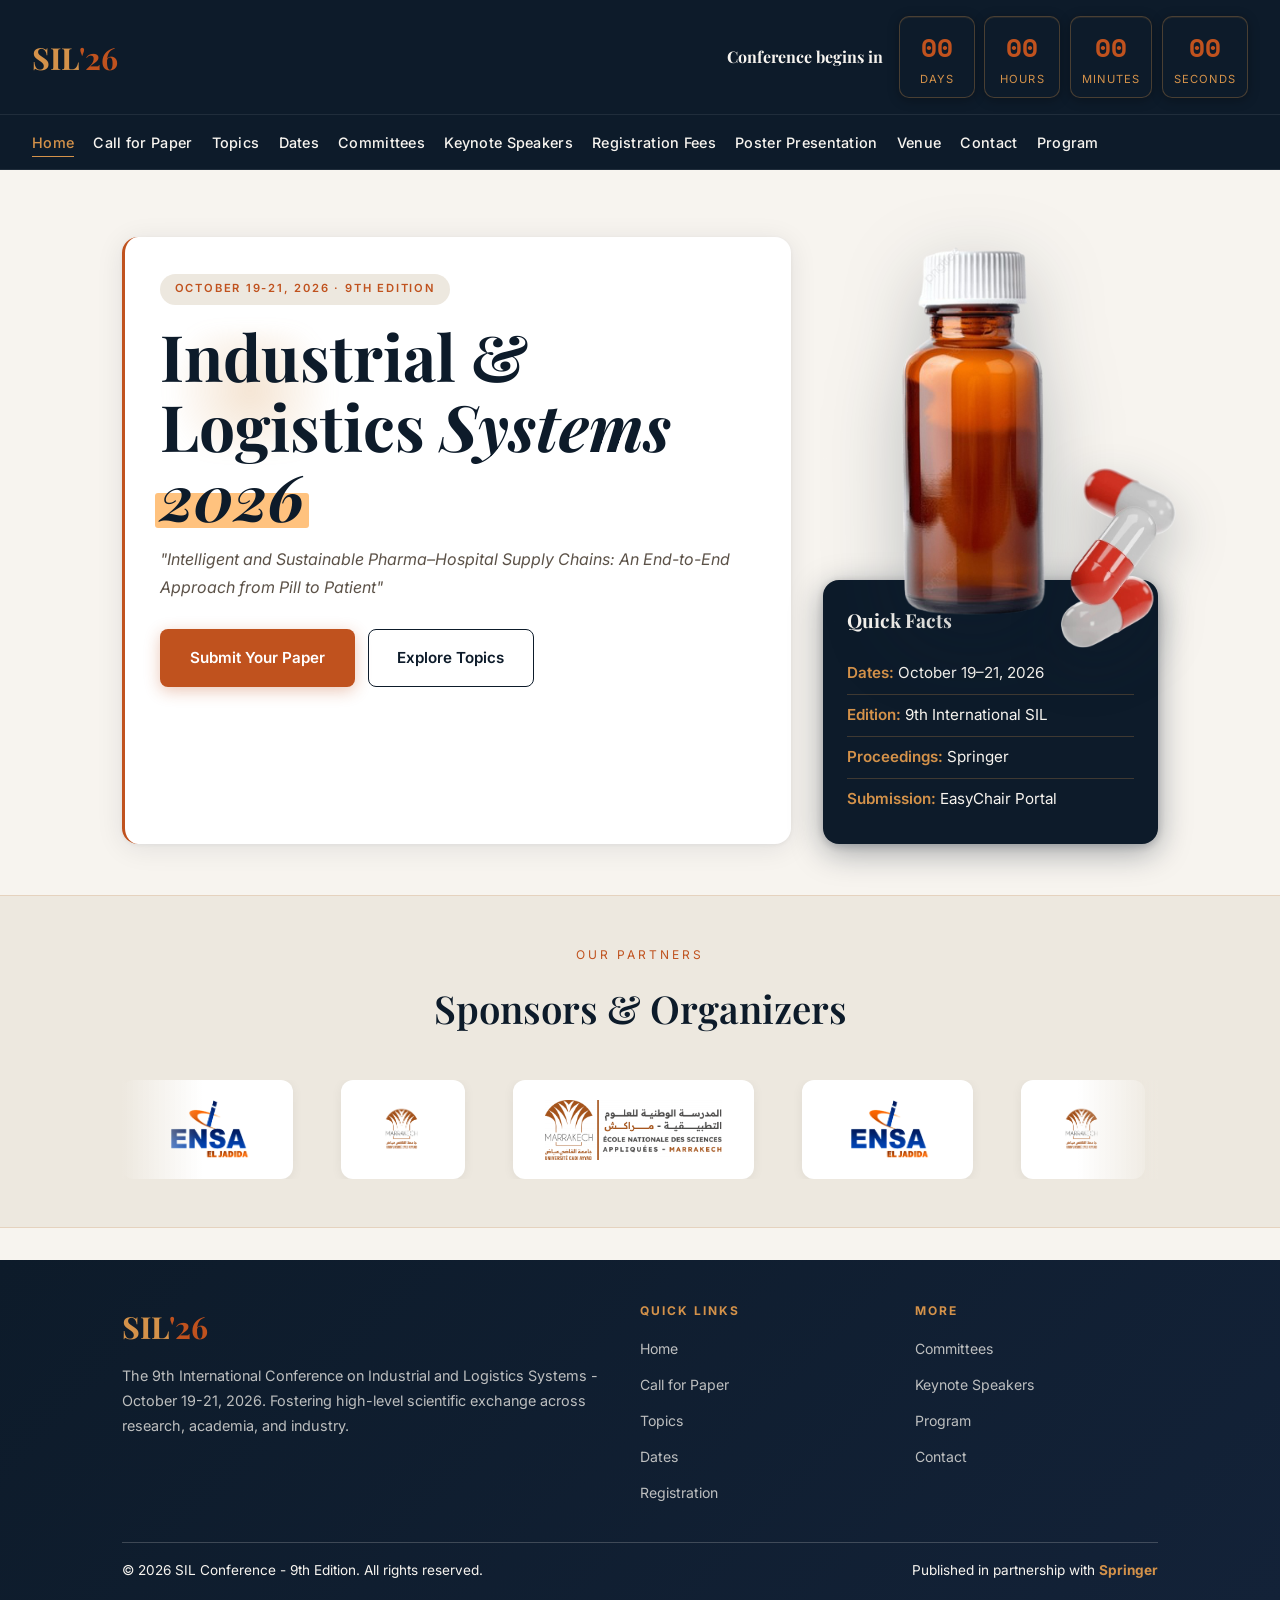
==== index.html @ a92adde3 "first commit" ====
<!DOCTYPE html>
<html lang="en">
<head>
<meta charset="UTF-8">
<meta name="viewport" content="width=device-width, initial-scale=1.0">
<title>SIL'2026 — 9th International Conference on Industrial and Logistics Systems</title>
<link rel="preconnect" href="https://fonts.googleapis.com">
<link href="https://fonts.googleapis.com/css2?family=Playfair+Display:wght@600;700&family=Inter:wght@400;500;600&family=Space+Mono:wght@700&display=swap" rel="stylesheet">
<link rel="stylesheet" href="styles.css">
</head>
<body>

<!-- HEADER -->
<header class="site-header">
  <div class="topbar">
    <div class="brand">SIL<span>'26</span></div>
    <div class="header-countdown">
      <span class="header-countdown-title">Conference begins in</span>
      <div class="cd-blocks">
        <div class="cd-block"><span class="cd-value" id="cd-days">--</span><span class="cd-label">Days</span></div>
        <div class="cd-block"><span class="cd-value" id="cd-hours">--</span><span class="cd-label">Hours</span></div>
        <div class="cd-block"><span class="cd-value" id="cd-mins">--</span><span class="cd-label">Minutes</span></div>
        <div class="cd-block"><span class="cd-value" id="cd-secs">--</span><span class="cd-label">Seconds</span></div>
      </div>
    </div>
  </div>
  <nav class="site-nav" aria-label="Main navigation">
    <ul class="nav-links">
      <li><a href="index.html" class="nav-active">Home</a></li>
      <li><a href="call-for-paper.html">Call for Paper</a></li>
      <li><a href="topics.html">Topics</a></li>
      <li><a href="dates.html">Dates</a></li>
      <li><a href="committees.html">Committees</a></li>
      <li><a href="keynote-speakers.html">Keynote Speakers</a></li>
      <li><a href="registration.html">Registration Fees</a></li>
      <li><a href="poster.html">Poster Presentation</a></li>
      <li><a href="venue.html">Venue</a></li>
      <li><a href="contact.html">Contact</a></li>
      <li><a href="program.html">Program</a></li>
    </ul>
  </nav>
</header>

<!-- HERO -->
<section id="hero">
  <div class="container hero-grid">
    <div class="hero-copy reveal">
      <span class="hero-badge hero-animate delay-1">October 19-21, 2026 · 9th Edition</span>
      <h1 class="hero-title hero-animate delay-2">Industrial &amp; Logistics <em>Systems <span class="year-2026">2026</span></em></h1>
      <p class="hero-theme hero-animate delay-3">"Intelligent and Sustainable Pharma–Hospital Supply Chains: An End-to-End Approach from Pill to Patient"</p>
      <div class="hero-actions">
        <a href="call-for-paper.html" class="btn-primary">Submit Your Paper</a>
        <a href="topics.html" class="btn-outline"><span>Explore Topics</span></a>
      </div>
    </div>
    <div class="hero-side">
      <div class="hero-visual-wrap hero-photo">
        <div class="hero-visual" aria-hidden="true"></div>
        <div class="floating-illustration" aria-hidden="true">
          <img class="floating-bottle" src="flacon.png" alt="Flacon en verre ambré" />
          <img class="floating-pill" src="pillule.png" alt="Pilules" />
        </div>
      </div>
      <aside class="hero-card reveal reveal-delay-2">
        <h3>Quick Facts</h3>
        <ul>
          <li><strong>Dates:</strong> October 19–21, 2026</li>
          <li><strong>Edition:</strong> 9th International SIL</li>
          <li><strong>Proceedings:</strong> Springer</li>
          <li><strong>Submission:</strong> EasyChair Portal</li>
        </ul>
      </aside>
    </div>
  </div>
</section>

<!-- SPONSORS -->
<section id="sponsors">
  <div class="container">
    <p class="section-label" style="text-align:center;">Our Partners</p>
    <h2 class="section-title" style="text-align:center; margin-bottom:2.4rem;">Sponsors &amp; Organizers</h2>
    <div class="sponsors-track">
      <div class="sponsors-slider">
        <div class="sponsor-logo"><img src="Sponse/ENSAELJADIDA_logo20230124151519.png" alt="ENSA El Jadida"></div>
        <div class="sponsor-logo"><img src="Sponse/Université Cadi Ayyad.png" alt="Université Cadi Ayyad"></div>
        <div class="sponsor-logo"><img src="Sponse/cropped-new_logo-1-1-1024x347.png" alt="Sponsor"></div>
        <div class="sponsor-logo"><img src="Sponse/ENSAELJADIDA_logo20230124151519.png" alt="ENSA El Jadida"></div>
        <div class="sponsor-logo"><img src="Sponse/Université Cadi Ayyad.png" alt="Université Cadi Ayyad"></div>
        <div class="sponsor-logo"><img src="Sponse/cropped-new_logo-1-1-1024x347.png" alt="Sponsor"></div>
      </div>
    </div>
  </div>
</section>

<!-- FOOTER -->
<footer>
  <div class="footer-inner">
    <div class="footer-grid">
      <div class="footer-brand">
        <span class="brand">SIL<span>'26</span></span>
        <p>The 9th International Conference on Industrial and Logistics Systems - October 19-21, 2026. Fostering high-level scientific exchange across research, academia, and industry.</p>
      </div>
      <div class="footer-col">
        <h4>Quick Links</h4>
        <ul>
          <li><a href="index.html">Home</a></li>
          <li><a href="call-for-paper.html">Call for Paper</a></li>
          <li><a href="topics.html">Topics</a></li>
          <li><a href="dates.html">Dates</a></li>
          <li><a href="registration.html">Registration</a></li>
        </ul>
      </div>
      <div class="footer-col">
        <h4>More</h4>
        <ul>
          <li><a href="committees.html">Committees</a></li>
          <li><a href="keynote-speakers.html">Keynote Speakers</a></li>
          <li><a href="program.html">Program</a></li>
          <li><a href="contact.html">Contact</a></li>
        </ul>
      </div>
    </div>
    <div class="footer-bottom">
      <span>&copy; 2026 SIL Conference - 9th Edition. All rights reserved.</span>
      <span>Published in partnership with <strong style="color:var(--accent-warm)">Springer</strong></span>
    </div>
  </div>
</footer>

<script src="main.js"></script>
</body>
</html>
---- styles.css ----
*, *::before, *::after { margin: 0; padding: 0; box-sizing: border-box; }

:root {
  --primary-dark: #0D1B2A;
  --accent: #C0521E;
  --accent-hover: #A34218;
  --accent-warm: #D4924A;
  --surface-light: #F7F4EF;
  --surface-mid: #EDE8DF;
  --text-primary: #0D1B2A;
  --text-secondary: #5C5248;
  --text-on-dark: #F7F4EF;
  --border-ghost: rgba(196, 120, 55, 0.2);
  --font-display: 'Playfair Display', serif;
  --font-body: 'Inter', sans-serif;
  --font-mono: 'Space Mono', monospace;
}

html { scroll-behavior: smooth; }

body {
  background: var(--surface-light);
  color: var(--text-primary);
  font-family: var(--font-body);
  font-weight: 400;
  line-height: 1.75;
}

a { color: var(--accent); text-decoration: none; }
a:hover { color: var(--accent-hover); }

/* ── HEADER ── */
.site-header {
  position: sticky; top: 0; z-index: 10;
  background: var(--primary-dark);
  border-bottom: 1px solid rgba(255, 255, 255, 0.08);
}
.topbar {
  display: flex; flex-wrap: wrap; align-items: center; justify-content: space-between;
  padding: 1rem 2rem; gap: 1rem;
}
.brand {
  font-family: var(--font-display);
  font-size: 1.9rem;
  font-weight: 700;
  color: var(--accent-warm);
}
.brand span { color: var(--accent); }
.header-countdown {
  display: flex; align-items: center; gap: 1rem;
  font-family: var(--font-display); color: var(--text-on-dark);
}
.header-countdown-title {
  font-weight: 700; font-size: 1rem; color: var(--text-on-dark);
}
.cd-blocks { display: flex; gap: 0.6rem; flex-wrap: wrap; }
.cd-block {
  min-width: 76px; padding: 0.5rem 0.7rem; border-radius: 10px;
  background: var(--primary-dark);
  border: 1px solid rgba(212, 146, 74, 0.3);
  text-align: center;
  box-shadow: 0 2px 12px rgba(0,0,0,0.3), inset 0 1px 0 rgba(212,146,74,0.1);
}
.cd-value {
  display: block; font-family: var(--font-mono); font-weight: 700;
  font-size: 1.6rem; color: var(--accent); transform-origin: center bottom;
}
.cd-label {
  display: block; font-family: var(--font-body); font-size: 0.7rem;
  text-transform: uppercase; letter-spacing: 0.1em; color: var(--accent-warm);
}
.cd-value.flip { animation: flipDigit 0.25s ease-out; }
.cd-value.pulse { animation: pulseDigit 0.3s ease-out; }

/* ── NAV ── */
.site-nav {
  border-top: 1px solid rgba(255,255,255,0.08);
  background: var(--primary-dark);
  overflow-x: auto;
}
.site-nav ul {
  list-style: none; display: flex; flex-wrap: nowrap;
  gap: 1.2rem; padding: 0.8rem 2rem; align-items: center; margin: 0;
}
.site-nav a {
  font-size: 0.9rem; font-weight: 500; color: var(--text-on-dark);
  letter-spacing: 0.02em; position: relative; white-space: nowrap;
}
.site-nav a::after {
  content: ''; position: absolute; left: 0; bottom: -6px;
  width: 0; height: 1.5px; background: var(--accent); transition: width 0.2s ease;
}
.site-nav a:hover::after { width: 100%; }
.site-nav a.nav-active { color: var(--accent-warm); }
.site-nav a.nav-active::after { width: 100%; background: var(--accent-warm); }
.nav-cta {
  background: var(--accent); color: #fff !important; padding: 0.45rem 0.95rem;
  border-radius: 6px; font-weight: 600; transition: transform 0.2s ease, background 0.2s ease;
}
.nav-cta:hover { background: var(--accent-hover); }

/* ── SECTIONS ── */
section { padding: 3.8rem 0; position: relative; }
.container { max-width: 1100px; margin: 0 auto; padding: 0 2rem; }
.section-label {
  font-size: 0.75rem; letter-spacing: 3px; text-transform: uppercase;
  color: var(--accent); margin-bottom: 0.6rem;
}
.section-title {
  font-family: var(--font-display); font-size: clamp(2rem, 3vw, 2.6rem);
  font-weight: 600; margin-bottom: 1rem;
}

/* ── HERO ── */
#hero { padding: 4.2rem 0 3.2rem; }
.hero-grid { display: grid; grid-template-columns: 2fr 1fr; gap: 2rem; align-items: stretch; }
.hero-grid > * { position: relative; z-index: 1; }
.hero-copy {
  background: #fff; border-left: 3px solid var(--accent); border-radius: 16px;
  padding: 2.2rem;
  box-shadow: 0 4px 28px rgba(13,27,42,0.09), 0 1px 4px rgba(13,27,42,0.05);
}
.hero-badge {
  display: inline-flex; padding: 0.35rem 0.9rem; border-radius: 20px;
  background: var(--surface-mid); color: var(--accent);
  font-size: 0.7rem; text-transform: uppercase; letter-spacing: 0.16em; font-weight: 600;
}
.hero-title {
  font-family: var(--font-display); font-size: 64px; line-height: 1.1;
  font-weight: 700; color: var(--text-primary); margin: 1rem 0 0.8rem;
  position: relative; z-index: 1;
}
.hero-title::before {
  content: ''; position: absolute; width: 220px; height: 120px; left: -20px; top: 10px;
  background: radial-gradient(circle, rgba(212,146,74,0.25), transparent 65%);
  filter: blur(8px); z-index: -1; animation: titleGlow 6s ease-in-out infinite;
}
.year-2026 { position: relative; display: inline-block; z-index: 1; }
.year-2026::before {
  content: ''; position: absolute; left: -5px; right: -5px; bottom: 0.06em;
  height: 0.55em; background: rgba(255,145,20,0.55); border-radius: 3px;
  z-index: -1; transform-origin: left center; animation: highlighterSweep 3.4s ease-in-out infinite;
}
.hero-theme { font-size: 1rem; color: var(--text-secondary); font-style: italic; margin-bottom: 1.8rem; }
.hero-actions { display: flex; flex-wrap: wrap; gap: 0.8rem; }
.btn-primary, .btn-outline {
  display: inline-flex; align-items: center; justify-content: center;
  padding: 0.9rem 1.8rem; font-size: 0.95rem; font-weight: 600;
  border-radius: 8px; border: 1.5px solid transparent;
}
.btn-primary {
  background: var(--accent); color: #fff;
  transition: transform 0.2s ease, background 0.2s ease;
  box-shadow: 0 4px 16px rgba(192,82,30,0.32);
}
.btn-primary:hover { background: var(--accent-hover); transform: scale(1.03); }
.btn-outline {
  background: transparent; color: var(--text-primary);
  border-color: var(--text-primary); position: relative; overflow: hidden;
}
.btn-outline::before {
  content: ''; position: absolute; inset: 0;
  background: var(--primary-dark); transform: translateX(-100%);
  transition: transform 0.25s ease; z-index: 0;
}
.btn-outline span { position: relative; z-index: 1; }
.btn-outline:hover::before { transform: translateX(0); }
.btn-outline:hover { color: var(--text-on-dark); }

.hero-side { display: grid; gap: 1.4rem; align-content: space-between; }
.hero-visual-wrap { position: relative; background: transparent; }
.hero-visual { height: 320px; }
.floating-illustration {
  position: absolute; right: -20px; top: -20px;
  width: min(420px, 90vw); z-index: 3; pointer-events: none;
  animation: floatBottle 6s ease-in-out infinite;
}
.floating-illustration img { display: block; height: auto; }
.floating-bottle {
  width: 100%;
  filter: drop-shadow(0 24px 38px rgba(13,27,42,0.25));
  transition: transform 0.35s ease;
}
.floating-pill {
  position: absolute; width: 160px; right: -20px; top: 56%;
  filter: drop-shadow(0 18px 26px rgba(13,27,42,0.25));
  animation: floatPill 5s ease-in-out infinite; transition: transform 0.35s ease;
}
.hero-card {
  background: var(--primary-dark); border-radius: 16px; padding: 1.5rem;
  color: var(--text-on-dark);
  box-shadow: 0 8px 32px rgba(13,27,42,0.38), 0 2px 8px rgba(13,27,42,0.2);
}
.hero-card h3 { font-family: var(--font-display); font-size: 1.2rem; margin-bottom: 1rem; }
.hero-card ul { list-style: none; }
.hero-card li { padding: 0.45rem 0; border-bottom: 1px solid rgba(212,146,74,0.25); font-size: 0.95rem; }
.hero-card li:last-child { border-bottom: none; }
.hero-card strong { font-weight: 600; color: var(--accent-warm); }

/* ── SPONSORS ── */
#sponsors {
  background: var(--surface-mid);
  border-top: 1px solid var(--border-ghost);
  border-bottom: 1px solid var(--border-ghost);
  padding: 3rem 0;
  overflow: hidden;
}
.sponsors-track { overflow: hidden; position: relative; }
.sponsors-track::before, .sponsors-track::after {
  content: ''; position: absolute; top: 0; bottom: 0; width: 80px; z-index: 2;
}
.sponsors-track::before { left: 0; background: linear-gradient(90deg, var(--surface-mid), transparent); }
.sponsors-track::after { right: 0; background: linear-gradient(-90deg, var(--surface-mid), transparent); }
.sponsors-slider {
  display: flex; gap: 3rem; align-items: center;
  animation: scrollLogos 18s linear infinite;
  width: max-content;
}
.sponsor-logo {
  flex-shrink: 0; background: #fff; border-radius: 12px; padding: 1.2rem 2rem;
  box-shadow: 0 2px 12px rgba(13,27,42,0.06);
  transition: transform 0.3s ease, box-shadow 0.3s ease;
}
.sponsor-logo:hover { transform: scale(1.05); box-shadow: 0 6px 24px rgba(13,27,42,0.12); }
.sponsor-logo img { height: 60px; width: auto; display: block; object-fit: contain; }
@keyframes scrollLogos {
  0% { transform: translateX(0); }
  100% { transform: translateX(-50%); }
}

/* ── PAGE CONTENT ── */
.page-hero {
  background: linear-gradient(135deg, var(--primary-dark) 0%, #1B2D44 100%);
  color: var(--text-on-dark); padding: 3rem 0 2.5rem; text-align: center;
}
.page-hero .section-label { color: var(--accent-warm); }
.page-hero .section-title { color: var(--text-on-dark); font-size: clamp(2rem,4vw,3rem); margin-bottom: 0.5rem; }
.page-hero .page-subtitle { color: rgba(247,244,239,0.7); font-size: 1.05rem; max-width: 600px; margin: 0 auto; }

.content-section {
  background: var(--surface-mid);
  border-top: 1px solid var(--border-ghost);
  border-bottom: 1px solid var(--border-ghost);
}
.content-card {
  background: #fff; border: 1px solid var(--border-ghost); border-radius: 16px;
  padding: 2.2rem; margin-bottom: 1.5rem;
  box-shadow: 0 4px 24px rgba(13,27,42,0.08), 0 1px 4px rgba(13,27,42,0.04);
  transition: transform 0.2s ease, box-shadow 0.2s ease;
}
.content-card:hover {
  transform: translateY(-2px);
  box-shadow: 0 8px 32px rgba(13,27,42,0.12), 0 2px 8px rgba(13,27,42,0.06);
}
.content-card h3 {
  font-family: var(--font-display); font-size: 1.3rem; color: var(--accent);
  margin-bottom: 0.8rem; display: flex; align-items: center; gap: 0.5rem;
}
.content-card p { color: var(--text-secondary); margin-bottom: 0.6rem; }
.content-card ul { list-style: none; padding: 0; }
.content-card ul li {
  padding: 0.5rem 0; border-bottom: 1px solid var(--border-ghost);
  color: var(--text-secondary); font-size: 0.95rem;
  padding-left: 1.4rem; position: relative;
}
.content-card ul li::before {
  content: '▸'; position: absolute; left: 0; color: var(--accent); font-weight: 700;
}
.content-card ul li:last-child { border-bottom: none; }

/* ── TOPIC CARDS ── */
.topics-grid { display: grid; grid-template-columns: repeat(2, 1fr); gap: 1.5rem; }

/* ── DATES TIMELINE ── */
.timeline { position: relative; padding-left: 2rem; }
.timeline::before {
  content: ''; position: absolute; left: 0; top: 0; bottom: 0;
  width: 3px; background: linear-gradient(180deg, var(--accent), var(--accent-warm));
  border-radius: 3px;
}
.timeline-item {
  position: relative; margin-bottom: 2rem; padding-left: 1.5rem;
}
.timeline-item::before {
  content: ''; position: absolute; left: -2.35rem; top: 0.5rem;
  width: 14px; height: 14px; border-radius: 50%;
  background: var(--accent); border: 3px solid var(--surface-light);
  box-shadow: 0 0 0 3px var(--accent);
}
.timeline-date {
  font-family: var(--font-mono); font-size: 0.85rem; color: var(--accent);
  font-weight: 700; margin-bottom: 0.3rem;
}
.timeline-title {
  font-family: var(--font-display); font-size: 1.15rem; font-weight: 600;
  margin-bottom: 0.2rem;
}

/* ── COMMITTEE GRID ── */
.committee-grid { display: grid; grid-template-columns: repeat(auto-fill, minmax(220px, 1fr)); gap: 1.2rem; }
.member-card {
  background: #fff; border: 1px solid var(--border-ghost); border-radius: 14px;
  padding: 1.5rem; text-align: center;
  box-shadow: 0 3px 14px rgba(13,27,42,0.07);
  transition: transform 0.2s ease, box-shadow 0.2s ease;
}
.member-card:hover { transform: translateY(-4px); box-shadow: 0 8px 28px rgba(13,27,42,0.12); }
.member-avatar {
  width: 80px; height: 80px; border-radius: 50%; margin: 0 auto 1rem;
  background: linear-gradient(135deg, var(--accent), var(--accent-warm));
  display: flex; align-items: center; justify-content: center;
  font-family: var(--font-display); font-size: 1.6rem; color: #fff; font-weight: 700;
}
.member-name { font-weight: 600; font-size: 1rem; margin-bottom: 0.2rem; }
.member-role { font-size: 0.85rem; color: var(--text-secondary); }

/* ── SPEAKER CARDS ── */
.speakers-grid { display: grid; grid-template-columns: repeat(2, 1fr); gap: 2rem; }
.speaker-card {
  background: #fff; border: 1px solid var(--border-ghost); border-radius: 16px;
  padding: 2.5rem; text-align: center;
  box-shadow: 0 4px 24px rgba(13,27,42,0.08);
  transition: transform 0.2s ease;
}
.speaker-card:hover { transform: translateY(-4px); }
.speaker-avatar {
  width: 120px; height: 120px; border-radius: 50%; margin: 0 auto 1.2rem;
  background: linear-gradient(135deg, var(--primary-dark), #1B2D44);
  display: flex; align-items: center; justify-content: center;
  font-size: 2.4rem; color: var(--accent-warm);
  box-shadow: 0 4px 20px rgba(13,27,42,0.2);
}
.speaker-name { font-family: var(--font-display); font-size: 1.3rem; font-weight: 600; margin-bottom: 0.3rem; }
.speaker-affiliation { color: var(--text-secondary); font-size: 0.95rem; }

/* ── REGISTRATION TABLE ── */
.reg-table {
  width: 100%; border-collapse: separate; border-spacing: 0;
  border-radius: 12px; overflow: hidden;
  box-shadow: 0 4px 24px rgba(13,27,42,0.08);
}
.reg-table thead th {
  background: var(--primary-dark); color: var(--text-on-dark);
  padding: 1.2rem 1.5rem; font-family: var(--font-display);
  font-size: 1rem; font-weight: 600; text-align: left;
}
.reg-table tbody td {
  padding: 1.2rem 1.5rem; background: #fff;
  border-bottom: 1px solid var(--border-ghost);
  font-size: 1rem;
}
.reg-table tbody tr:last-child td { border-bottom: none; }
.reg-table tbody tr:hover td { background: var(--surface-mid); }
.fee-amount { font-family: var(--font-mono); font-weight: 700; color: var(--accent); font-size: 1.1rem; }

/* ── WIP BANNER ── */
.wip-container {
  text-align: center; padding: 4rem 2rem;
}
.wip-icon {
  font-size: 4rem; margin-bottom: 1rem;
  animation: wobble 2s ease-in-out infinite;
}
.wip-title {
  font-family: var(--font-display); font-size: 2rem; font-weight: 600;
  margin-bottom: 0.6rem;
}
.wip-text { color: var(--text-secondary); font-size: 1.1rem; max-width: 500px; margin: 0 auto; }

/* ── CONTACT ── */
.contact-grid { display: grid; grid-template-columns: repeat(2, 1fr); gap: 2rem; }
.contact-card {
  background: #fff; border: 1px solid var(--border-ghost); border-radius: 14px;
  padding: 2rem; text-align: center;
  box-shadow: 0 3px 14px rgba(13,27,42,0.07);
  transition: transform 0.2s ease;
}
.contact-card:hover { transform: translateY(-3px); }
.contact-icon {
  font-size: 2.4rem; margin-bottom: 0.8rem;
  background: linear-gradient(135deg, var(--accent), var(--accent-warm));
  -webkit-background-clip: text; -webkit-text-fill-color: transparent;
}
.contact-name { font-family: var(--font-display); font-size: 1.15rem; font-weight: 600; margin-bottom: 0.3rem; }
.contact-email { color: var(--accent); font-size: 0.95rem; }

/* ── FOOTER ── */
footer {
  background: linear-gradient(135deg, var(--primary-dark), #132238);
  color: var(--text-on-dark); padding: 2.5rem 0 1.5rem; margin-top: 2rem;
}
.footer-inner { max-width: 1100px; margin: 0 auto; padding: 0 2rem; }
.footer-grid { display: grid; grid-template-columns: 2fr 1fr 1fr; gap: 2rem; margin-bottom: 1.8rem; }
.footer-brand .brand { color: var(--accent-warm); display: block; margin-bottom: 0.6rem; }
.footer-brand p { font-size: 0.9rem; color: rgba(247,244,239,0.75); }
.footer-col h4 { font-size: 0.75rem; letter-spacing: 2px; text-transform: uppercase; margin-bottom: 0.8rem; color: var(--accent-warm); }
.footer-col ul { list-style: none; }
.footer-col li { margin-bottom: 0.5rem; }
.footer-col a { color: rgba(247,244,239,0.75); font-size: 0.88rem; }
.footer-col a:hover { color: var(--text-on-dark); }
.footer-bottom {
  border-top: 1px solid rgba(247,244,239,0.2); padding-top: 1rem;
  display: flex; justify-content: space-between; gap: 1rem; flex-wrap: wrap; font-size: 0.85rem;
}

/* ── ANIMATIONS ── */
.hero-animate {
  opacity: 0; transform: translateY(24px);
  animation: heroIn 0.6s cubic-bezier(0.22,1,0.36,1) forwards;
}
.hero-animate.delay-1 { animation-delay: 0.1s; }
.hero-animate.delay-2 { animation-delay: 0.25s; }
.hero-animate.delay-3 { animation-delay: 0.38s; }
.hero-photo {
  opacity: 0; transform: scale(1.03);
  animation: heroPhotoIn 0.6s cubic-bezier(0.22,1,0.36,1) 0.2s forwards;
}
.reveal {
  opacity: 0; transform: translateY(32px);
  transition: opacity 0.7s cubic-bezier(0.22,1,0.36,1), transform 0.7s cubic-bezier(0.22,1,0.36,1);
}
.reveal.visible { opacity: 1; transform: none; }
.reveal-delay-1 { transition-delay: 0.08s; }
.reveal-delay-2 { transition-delay: 0.16s; }
.reveal-delay-3 { transition-delay: 0.24s; }

@keyframes heroIn { from { opacity:0; transform:translateY(24px); } to { opacity:1; transform:translateY(0); } }
@keyframes heroPhotoIn { from { opacity:0; transform:scale(1.03); } to { opacity:1; transform:scale(1); } }
@keyframes flipDigit { from { transform:rotateX(90deg); } to { transform:rotateX(0); } }
@keyframes pulseDigit { 0% { transform:scale(1); color:var(--accent); } 50% { transform:scale(1.15); color:var(--accent-warm); } 100% { transform:scale(1); color:var(--accent); } }
@keyframes titleGlow { 0%,100% { transform:translate3d(0,0,0) scale(1); opacity:.7; } 50% { transform:translate3d(18px,-8px,0) scale(1.1); opacity:1; } }
@keyframes highlighterSweep { 0%,6% { transform:scaleX(0); opacity:0; } 22% { transform:scaleX(1); opacity:.92; } 62% { transform:scaleX(1); opacity:.78; } 86% { transform:scaleX(1); opacity:.78; } 100% { transform:scaleX(0); opacity:0; } }
@keyframes floatBottle { 0%,100% { transform:translate3d(0,0,0) rotate(-1deg); } 50% { transform:translate3d(0,-12px,0) rotate(1deg); } }
@keyframes floatPill { 0%,100% { transform:translate3d(0,0,0) rotate(6deg); } 50% { transform:translate3d(0,-8px,0) rotate(-4deg); } }
@keyframes wobble { 0%,100% { transform:rotate(0); } 25% { transform:rotate(-8deg); } 75% { transform:rotate(8deg); } }

/* ── RESPONSIVE ── */
@media (max-width: 900px) {
  .hero-grid { grid-template-columns: 1fr; }
  .hero-visual { height: 260px; }
  .floating-illustration { position: relative; right: auto; top: auto; margin: 0 auto; }
  .topics-grid, .speakers-grid, .contact-grid { grid-template-columns: 1fr; }
}
@media (max-width: 768px) {
  .nav-links { gap: 0.8rem; }
  .footer-grid { grid-template-columns: 1fr; }
  .header-countdown { display: none; }
  .committee-grid { grid-template-columns: repeat(2, 1fr); }
}
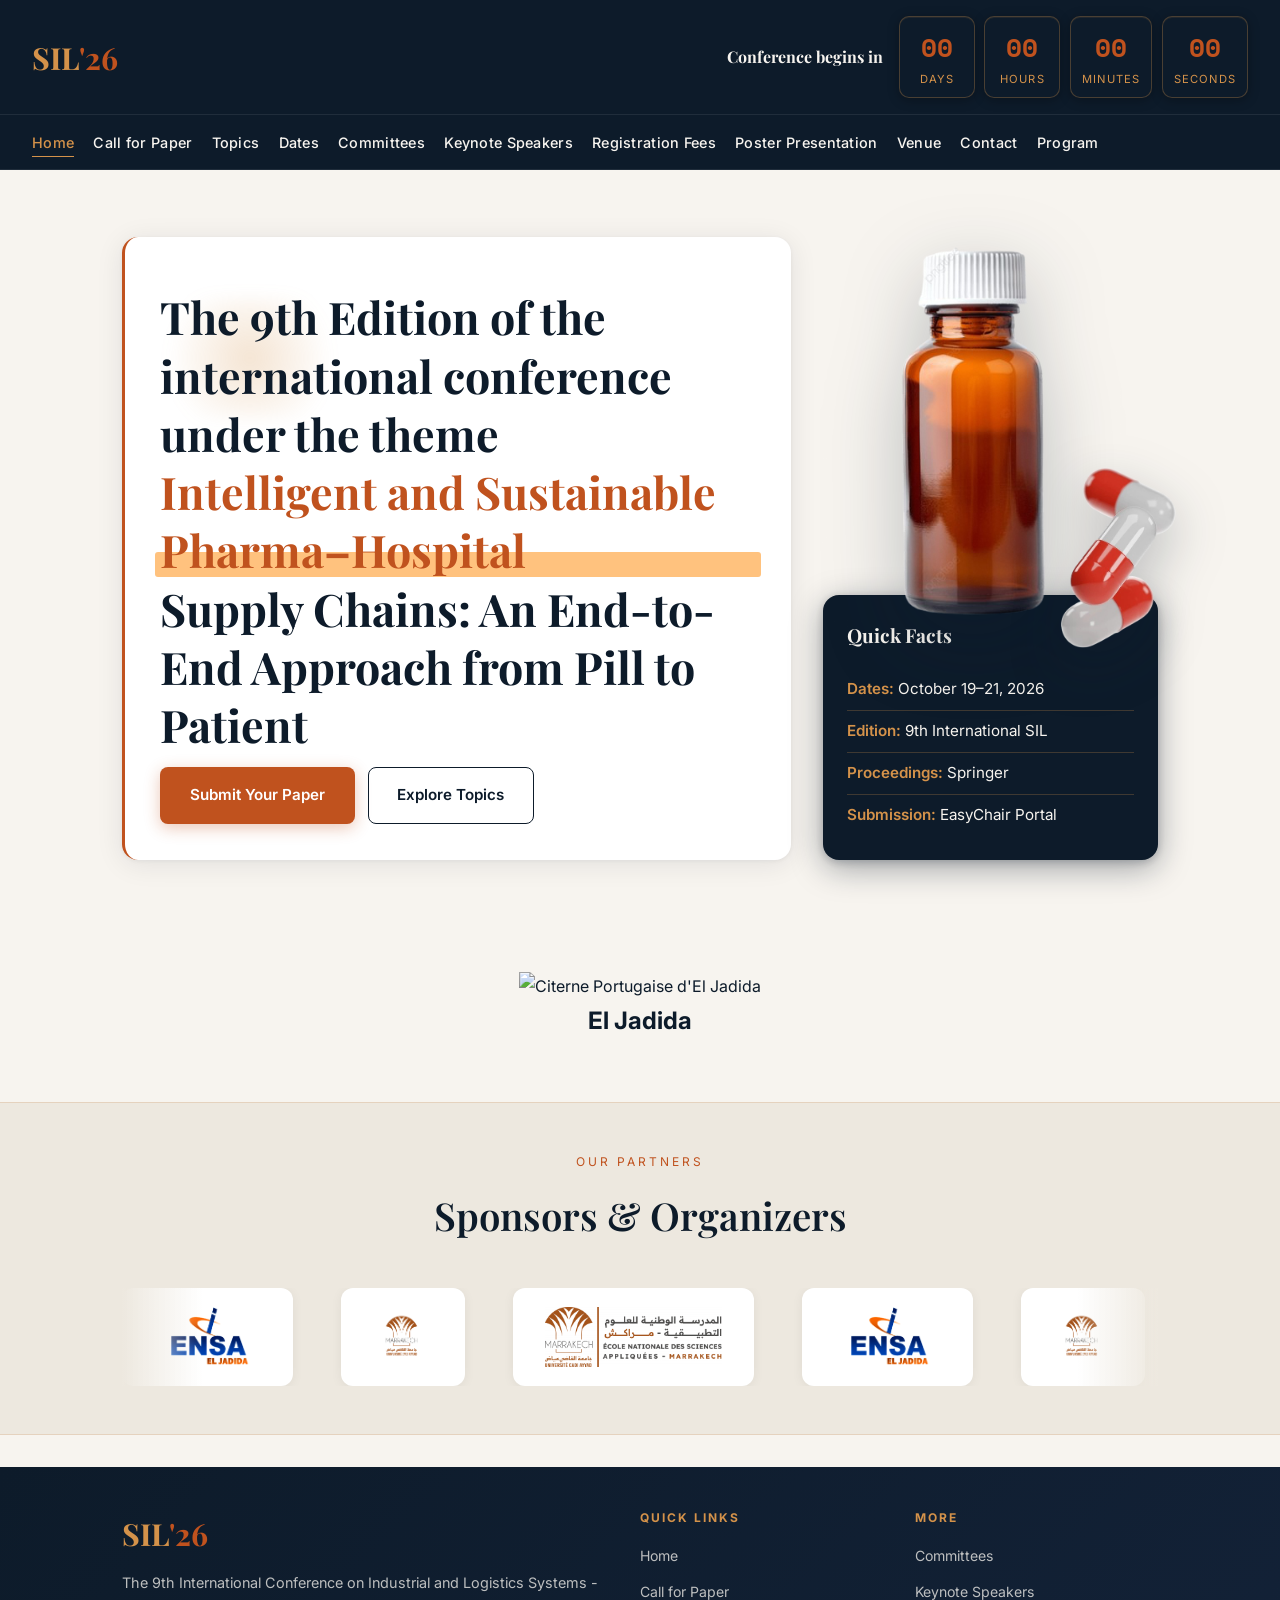
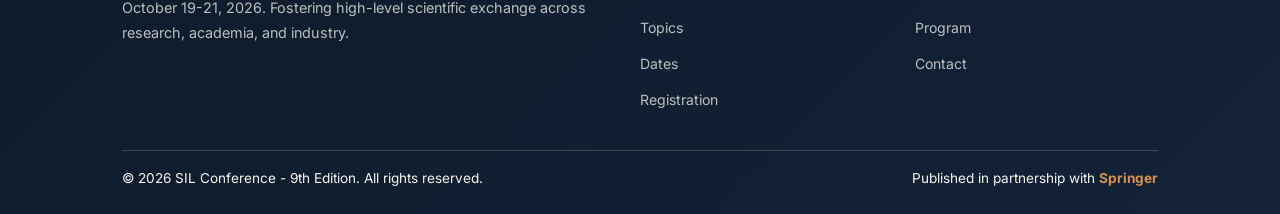
==== commit 2eb4e2b8: "Refactor HTML structure and improve formatting" ====
--- a/index.html
+++ b/index.html
@@ -1,132 +1,151 @@
 <!DOCTYPE html>
 <html lang="en">
+
 <head>
-<meta charset="UTF-8">
-<meta name="viewport" content="width=device-width, initial-scale=1.0">
-<title>SIL'2026 — 9th International Conference on Industrial and Logistics Systems</title>
-<link rel="preconnect" href="https://fonts.googleapis.com">
-<link href="https://fonts.googleapis.com/css2?family=Playfair+Display:wght@600;700&family=Inter:wght@400;500;600&family=Space+Mono:wght@700&display=swap" rel="stylesheet">
-<link rel="stylesheet" href="styles.css">
+  <meta charset="UTF-8">
+  <meta name="viewport" content="width=device-width, initial-scale=1.0">
+  <title>SIL'2026 — 9th International Conference on Industrial and Logistics Systems</title>
+  <link rel="preconnect" href="https://fonts.googleapis.com">
+  <link
+    href="https://fonts.googleapis.com/css2?family=Playfair+Display:wght@600;700&family=Inter:wght@400;500;600&family=Space+Mono:wght@700&display=swap"
+    rel="stylesheet">
+  <link rel="stylesheet" href="styles.css">
 </head>
+
 <body>
 
-<!-- HEADER -->
-<header class="site-header">
-  <div class="topbar">
-    <div class="brand">SIL<span>'26</span></div>
-    <div class="header-countdown">
-      <span class="header-countdown-title">Conference begins in</span>
-      <div class="cd-blocks">
-        <div class="cd-block"><span class="cd-value" id="cd-days">--</span><span class="cd-label">Days</span></div>
-        <div class="cd-block"><span class="cd-value" id="cd-hours">--</span><span class="cd-label">Hours</span></div>
-        <div class="cd-block"><span class="cd-value" id="cd-mins">--</span><span class="cd-label">Minutes</span></div>
-        <div class="cd-block"><span class="cd-value" id="cd-secs">--</span><span class="cd-label">Seconds</span></div>
+  <!-- HEADER -->
+  <header class="site-header">
+    <div class="topbar">
+      <div class="brand">SIL<span>'26</span></div>
+      <div class="header-countdown">
+        <span class="header-countdown-title">Conference begins in</span>
+        <div class="cd-blocks">
+          <div class="cd-block"><span class="cd-value" id="cd-days">--</span><span class="cd-label">Days</span></div>
+          <div class="cd-block"><span class="cd-value" id="cd-hours">--</span><span class="cd-label">Hours</span></div>
+          <div class="cd-block"><span class="cd-value" id="cd-mins">--</span><span class="cd-label">Minutes</span></div>
+          <div class="cd-block"><span class="cd-value" id="cd-secs">--</span><span class="cd-label">Seconds</span></div>
+        </div>
       </div>
     </div>
-  </div>
-  <nav class="site-nav" aria-label="Main navigation">
-    <ul class="nav-links">
-      <li><a href="index.html" class="nav-active">Home</a></li>
-      <li><a href="call-for-paper.html">Call for Paper</a></li>
-      <li><a href="topics.html">Topics</a></li>
-      <li><a href="dates.html">Dates</a></li>
-      <li><a href="committees.html">Committees</a></li>
-      <li><a href="keynote-speakers.html">Keynote Speakers</a></li>
-      <li><a href="registration.html">Registration Fees</a></li>
-      <li><a href="poster.html">Poster Presentation</a></li>
-      <li><a href="venue.html">Venue</a></li>
-      <li><a href="contact.html">Contact</a></li>
-      <li><a href="program.html">Program</a></li>
-    </ul>
-  </nav>
-</header>
+    <nav class="site-nav" aria-label="Main navigation">
+      <ul class="nav-links">
+        <li><a href="index.html" class="nav-active">Home</a></li>
+        <li><a href="call-for-paper.html">Call for Paper</a></li>
+        <li><a href="topics.html">Topics</a></li>
+        <li><a href="dates.html">Dates</a></li>
+        <li><a href="committees.html">Committees</a></li>
+        <li><a href="keynote-speakers.html">Keynote Speakers</a></li>
+        <li><a href="registration.html">Registration Fees</a></li>
+        <li><a href="poster.html">Poster Presentation</a></li>
+        <li><a href="venue.html">Venue</a></li>
+        <li><a href="contact.html">Contact</a></li>
+        <li><a href="program.html">Program</a></li>
+      </ul>
+    </nav>
+  </header>
 
-<!-- HERO -->
-<section id="hero">
-  <div class="container hero-grid">
-    <div class="hero-copy reveal">
-      <span class="hero-badge hero-animate delay-1">October 19-21, 2026 · 9th Edition</span>
-      <h1 class="hero-title hero-animate delay-2">Industrial &amp; Logistics <em>Systems <span class="year-2026">2026</span></em></h1>
-      <p class="hero-theme hero-animate delay-3">"Intelligent and Sustainable Pharma–Hospital Supply Chains: An End-to-End Approach from Pill to Patient"</p>
-      <div class="hero-actions">
-        <a href="call-for-paper.html" class="btn-primary">Submit Your Paper</a>
-        <a href="topics.html" class="btn-outline"><span>Explore Topics</span></a>
+  <!-- HERO -->
+  <section id="hero">
+    <div class="container hero-grid">
+      <div class="hero-copy reveal">
+        <h1 class="hero-title hero-animate delay-2" style="font-size: clamp(2rem, 3.5vw, 3rem); line-height: 1.3;">
+          The 9th Edition of the international conference under the theme <span class="year-2026"
+            style="color: var(--accent);">Intelligent and Sustainable Pharma–Hospital</span> Supply Chains: An
+          End-to-End Approach from Pill to Patient
+        </h1>
+        <div class="hero-actions">
+          <a href="call-for-paper.html" class="btn-primary">Submit Your Paper</a>
+          <a href="topics.html" class="btn-outline"><span>Explore Topics</span></a>
+        </div>
+      </div>
+      <div class="hero-side" style="position: relative;">
+        <div class="hero-visual-wrap hero-photo">
+          <div class="hero-visual" aria-hidden="true"></div>
+          <div class="floating-illustration" aria-hidden="true">
+            <img class="floating-bottle" src="flacon.png" alt="Flacon en verre ambré" />
+            <img class="floating-pill" src="pillule.png" alt="Pilules" />
+          </div>
+        </div>
+        <aside class="hero-card reveal reveal-delay-2">
+          <h3>Quick Facts</h3>
+          <ul>
+            <li><strong>Dates:</strong> October 19–21, 2026</li>
+            <li><strong>Edition:</strong> 9th International SIL</li>
+            <li><strong>Proceedings:</strong> Springer</li>
+            <li><strong>Submission:</strong> EasyChair Portal</li>
+          </ul>
+        </aside>
       </div>
     </div>
-    <div class="hero-side">
-      <div class="hero-visual-wrap hero-photo">
-        <div class="hero-visual" aria-hidden="true"></div>
-        <div class="floating-illustration" aria-hidden="true">
-          <img class="floating-bottle" src="flacon.png" alt="Flacon en verre ambré" />
-          <img class="floating-pill" src="pillule.png" alt="Pilules" />
+  </section>
+
+  <!-- VENUE IMAGE -->
+  <section id="venue-preview">
+    <div class="container" style="text-align: center;">
+      <div class="venue-image-wrap">
+        <img src="Citerne_portugaise_d'el_jadida.jpg" alt="Citerne Portugaise d'El Jadida" class="venue-hero-img" />
+      </div>
+      <h2 class="venue-location-title">El Jadida</h2>
+    </div>
+  </section>
+
+  <!-- SPONSORS -->
+  <section id="sponsors">
+    <div class="container">
+      <p class="section-label" style="text-align:center;">Our Partners</p>
+      <h2 class="section-title" style="text-align:center; margin-bottom:2.4rem;">Sponsors &amp; Organizers</h2>
+      <div class="sponsors-track">
+        <div class="sponsors-slider">
+          <div class="sponsor-logo"><img src="Sponse/ENSAELJADIDA_logo20230124151519.png" alt="ENSA El Jadida"></div>
+          <div class="sponsor-logo"><img src="Sponse/Université Cadi Ayyad.png" alt="Université Cadi Ayyad"></div>
+          <div class="sponsor-logo"><img src="Sponse/cropped-new_logo-1-1-1024x347.png" alt="Sponsor"></div>
+          <div class="sponsor-logo"><img src="Sponse/ENSAELJADIDA_logo20230124151519.png" alt="ENSA El Jadida"></div>
+          <div class="sponsor-logo"><img src="Sponse/Université Cadi Ayyad.png" alt="Université Cadi Ayyad"></div>
+          <div class="sponsor-logo"><img src="Sponse/cropped-new_logo-1-1-1024x347.png" alt="Sponsor"></div>
+          <div class="sponsor-logo"><img src="Sponse/ucd.png" alt="Sponsor"></div>
         </div>
       </div>
-      <aside class="hero-card reveal reveal-delay-2">
-        <h3>Quick Facts</h3>
-        <ul>
-          <li><strong>Dates:</strong> October 19–21, 2026</li>
-          <li><strong>Edition:</strong> 9th International SIL</li>
-          <li><strong>Proceedings:</strong> Springer</li>
-          <li><strong>Submission:</strong> EasyChair Portal</li>
-        </ul>
-      </aside>
     </div>
-  </div>
-</section>
+  </section>
 
-<!-- SPONSORS -->
-<section id="sponsors">
-  <div class="container">
-    <p class="section-label" style="text-align:center;">Our Partners</p>
-    <h2 class="section-title" style="text-align:center; margin-bottom:2.4rem;">Sponsors &amp; Organizers</h2>
-    <div class="sponsors-track">
-      <div class="sponsors-slider">
-        <div class="sponsor-logo"><img src="Sponse/ENSAELJADIDA_logo20230124151519.png" alt="ENSA El Jadida"></div>
-        <div class="sponsor-logo"><img src="Sponse/Université Cadi Ayyad.png" alt="Université Cadi Ayyad"></div>
-        <div class="sponsor-logo"><img src="Sponse/cropped-new_logo-1-1-1024x347.png" alt="Sponsor"></div>
-        <div class="sponsor-logo"><img src="Sponse/ENSAELJADIDA_logo20230124151519.png" alt="ENSA El Jadida"></div>
-        <div class="sponsor-logo"><img src="Sponse/Université Cadi Ayyad.png" alt="Université Cadi Ayyad"></div>
-        <div class="sponsor-logo"><img src="Sponse/cropped-new_logo-1-1-1024x347.png" alt="Sponsor"></div>
+  <!-- FOOTER -->
+  <footer>
+    <div class="footer-inner">
+      <div class="footer-grid">
+        <div class="footer-brand">
+          <span class="brand">SIL<span>'26</span></span>
+          <p>The 9th International Conference on Industrial and Logistics Systems - October 19-21, 2026. Fostering
+            high-level scientific exchange across research, academia, and industry.</p>
+        </div>
+        <div class="footer-col">
+          <h4>Quick Links</h4>
+          <ul>
+            <li><a href="index.html">Home</a></li>
+            <li><a href="call-for-paper.html">Call for Paper</a></li>
+            <li><a href="topics.html">Topics</a></li>
+            <li><a href="dates.html">Dates</a></li>
+            <li><a href="registration.html">Registration</a></li>
+          </ul>
+        </div>
+        <div class="footer-col">
+          <h4>More</h4>
+          <ul>
+            <li><a href="committees.html">Committees</a></li>
+            <li><a href="keynote-speakers.html">Keynote Speakers</a></li>
+            <li><a href="program.html">Program</a></li>
+            <li><a href="contact.html">Contact</a></li>
+          </ul>
+        </div>
+      </div>
+      <div class="footer-bottom">
+        <span>&copy; 2026 SIL Conference - 9th Edition. All rights reserved.</span>
+        <span>Published in partnership with <strong style="color:var(--accent-warm)">Springer</strong></span>
       </div>
     </div>
-  </div>
-</section>
+  </footer>
 
-<!-- FOOTER -->
-<footer>
-  <div class="footer-inner">
-    <div class="footer-grid">
-      <div class="footer-brand">
-        <span class="brand">SIL<span>'26</span></span>
-        <p>The 9th International Conference on Industrial and Logistics Systems - October 19-21, 2026. Fostering high-level scientific exchange across research, academia, and industry.</p>
-      </div>
-      <div class="footer-col">
-        <h4>Quick Links</h4>
-        <ul>
-          <li><a href="index.html">Home</a></li>
-          <li><a href="call-for-paper.html">Call for Paper</a></li>
-          <li><a href="topics.html">Topics</a></li>
-          <li><a href="dates.html">Dates</a></li>
-          <li><a href="registration.html">Registration</a></li>
-        </ul>
-      </div>
-      <div class="footer-col">
-        <h4>More</h4>
-        <ul>
-          <li><a href="committees.html">Committees</a></li>
-          <li><a href="keynote-speakers.html">Keynote Speakers</a></li>
-          <li><a href="program.html">Program</a></li>
-          <li><a href="contact.html">Contact</a></li>
-        </ul>
-      </div>
-    </div>
-    <div class="footer-bottom">
-      <span>&copy; 2026 SIL Conference - 9th Edition. All rights reserved.</span>
-      <span>Published in partnership with <strong style="color:var(--accent-warm)">Springer</strong></span>
-    </div>
-  </div>
-</footer>
+  <script src="main.js"></script>
+</body>
 
-<script src="main.js"></script>
-</body>
 </html>
--- a/styles.css
+++ b/styles.css
@@ -442,8 +442,22 @@
   .topics-grid, .speakers-grid, .contact-grid { grid-template-columns: 1fr; }
 }
 @media (max-width: 768px) {
-  .nav-links { gap: 0.8rem; }
+  .topbar { flex-direction: column; text-align: center; justify-content: center; padding: 1rem; }
+  .site-nav ul { gap: 0.8rem; padding: 0.8rem 1rem; }
+  .hero-title { font-size: 3rem; }
+  .hero-copy { padding: 1.5rem; }
+  .content-card { padding: 1.5rem; }
   .footer-grid { grid-template-columns: 1fr; }
   .header-countdown { display: none; }
   .committee-grid { grid-template-columns: repeat(2, 1fr); }
-}
+  .sponsors-slider { gap: 1.5rem; }
+}
+@media (max-width: 480px) {
+  .hero-title { font-size: 2.2rem; }
+  .hero-actions { flex-direction: column; width: 100%; }
+  .btn-primary, .btn-outline { width: 100%; }
+  .committee-grid { grid-template-columns: 1fr; }
+  .site-nav ul { justify-content: flex-start; }
+  .content-card { padding: 1.2rem; }
+  .reg-table { display: block; overflow-x: auto; white-space: nowrap; }
+}
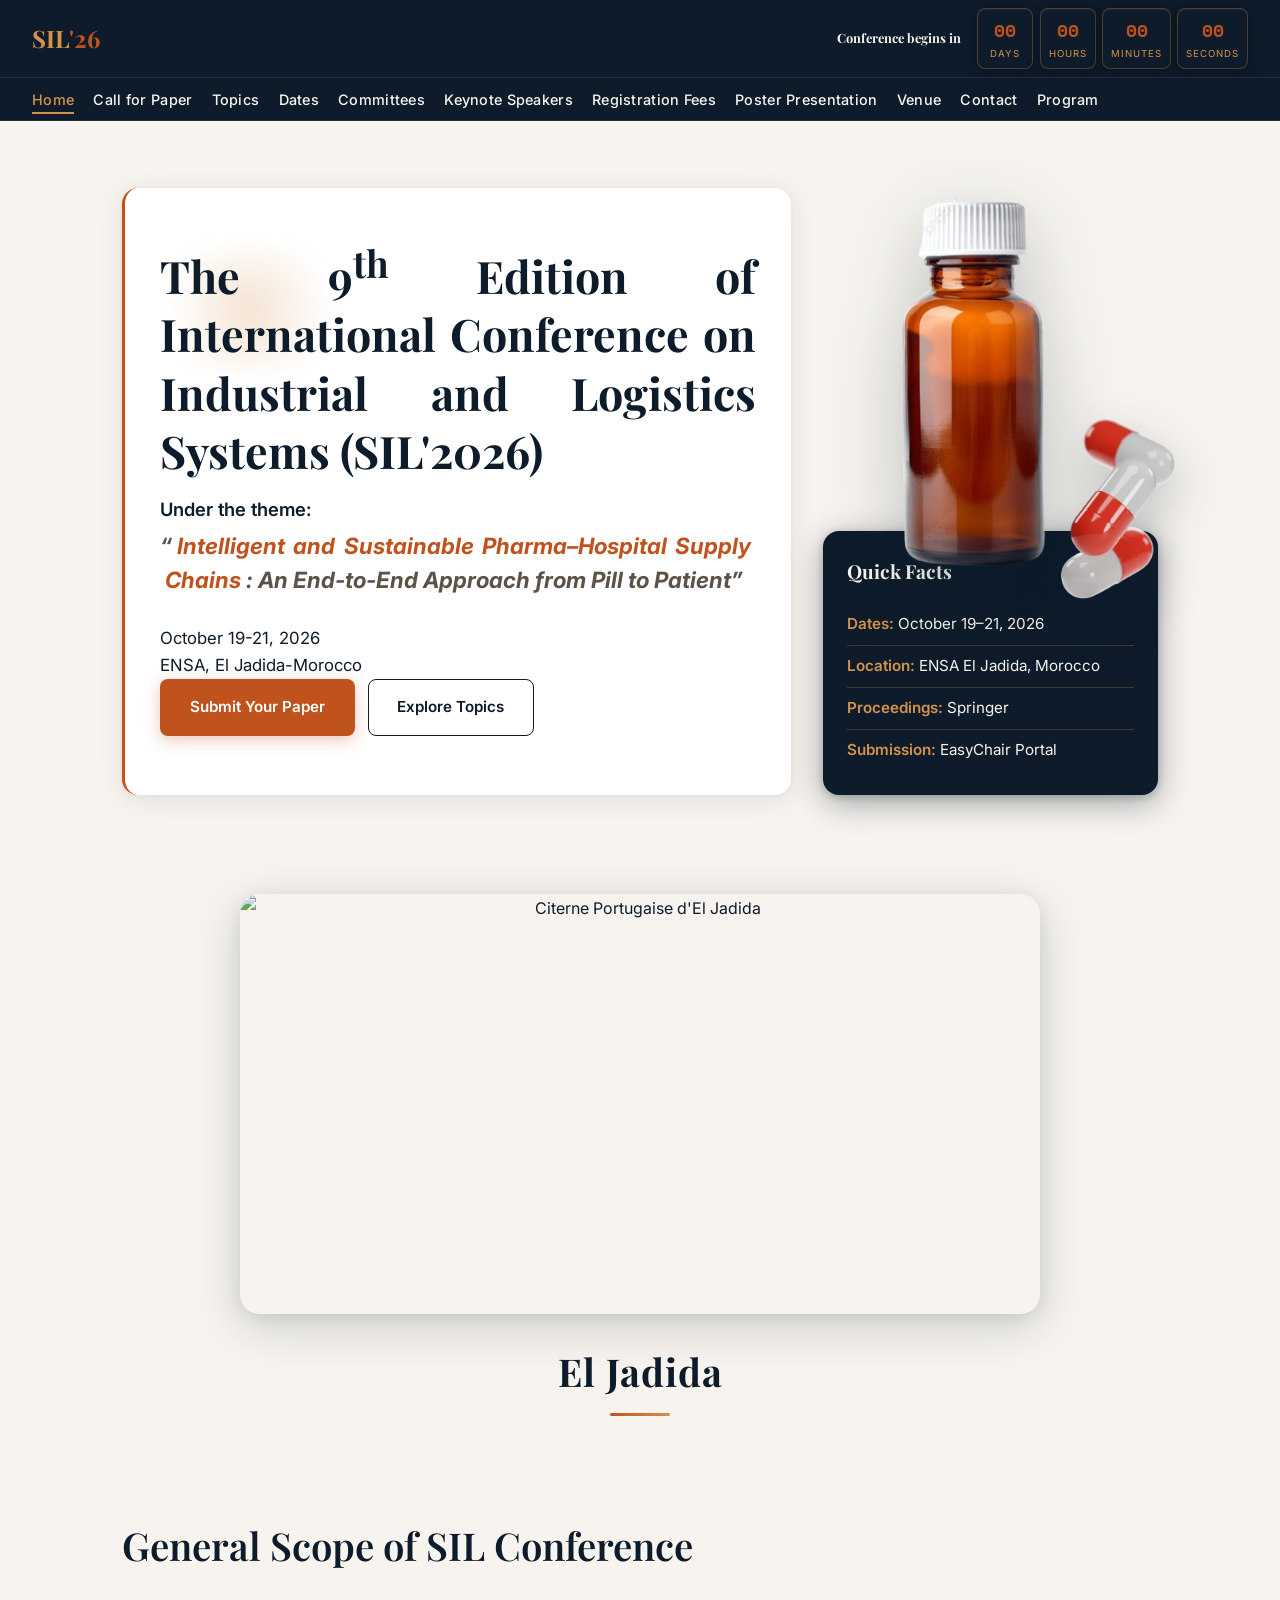
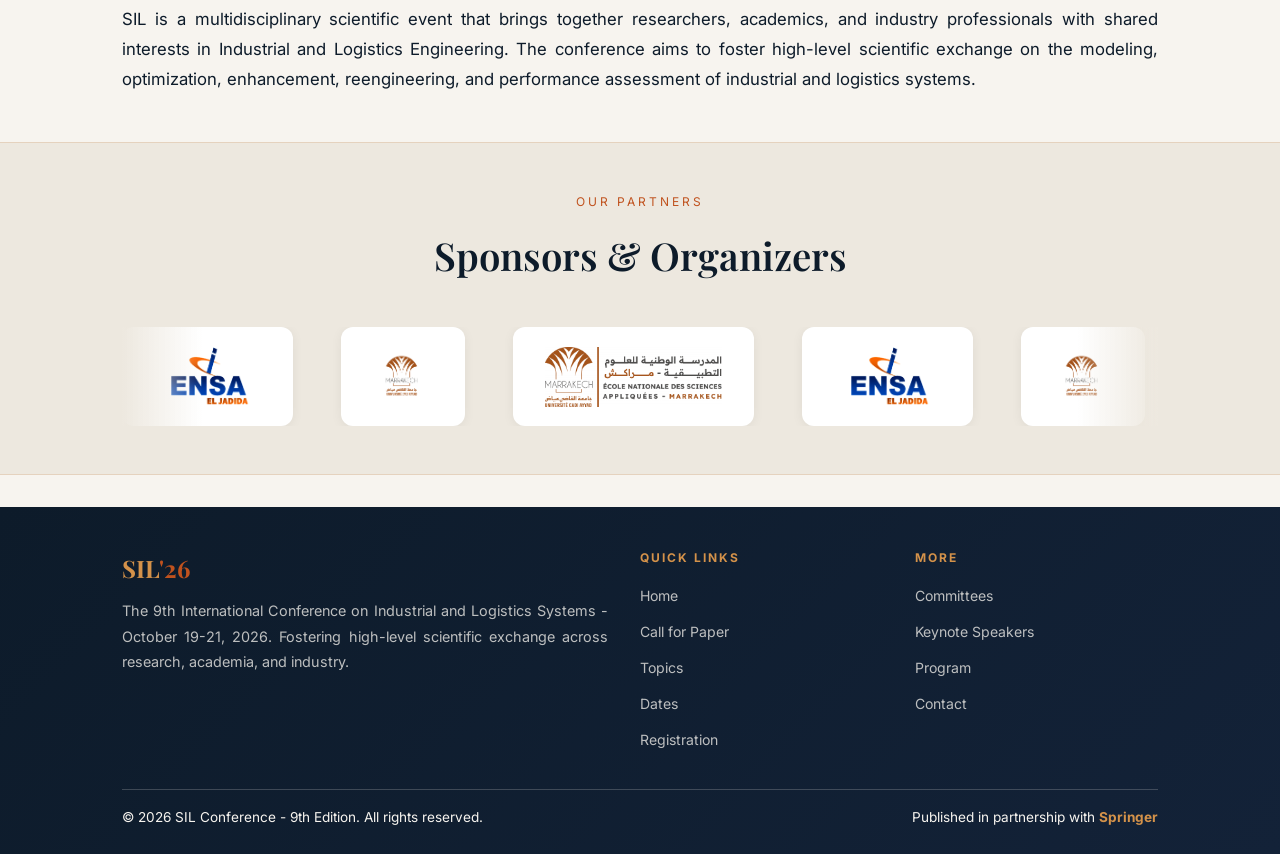
==== commit 933b37b9: "feat: style committees page to float general chairs on desktop & update project resources" ====
--- a/index.html
+++ b/index.html
@@ -50,12 +50,19 @@
     <div class="container hero-grid">
       <div class="hero-copy reveal">
         <h1 class="hero-title hero-animate delay-2" style="font-size: clamp(2rem, 3.5vw, 3rem); line-height: 1.3;">
-          The 9th Edition of the international conference under the theme <span class="year-2026"
-            style="color: var(--accent);">Intelligent and Sustainable Pharma–Hospital</span> Supply Chains: An
-          End-to-End Approach from Pill to Patient
+          The 9<sup>th</sup> Edition of International Conference on Industrial and Logistics Systems (SIL'2026)
         </h1>
+        <p class="hero-subtitle" style="font-size: 1.15rem; font-weight: 600; margin-top: 0.5rem;">Under the theme:</p>
+        <p class="hero-theme" style="font-size: clamp(1.1rem, 2vw, 1.4rem); font-style: italic; line-height: 1.5; margin-top: 0.25rem;">
+          <strong>&ldquo;<span class="year-2026" style="color: var(--accent);">Intelligent and Sustainable Pharma–Hospital Supply Chains</span>: An End-to-End Approach from Pill to Patient&rdquo;</strong>
+        </p>
+        <p class="hero-details" style="font-size: 1.05rem; margin-top: 0.75rem; line-height: 1.6;">
+          October 19-21, 2026<br>
+          ENSA, El Jadida-Morocco
+        </p>
         <div class="hero-actions">
-          <a href="call-for-paper.html" class="btn-primary">Submit Your Paper</a>
+          <a href="https://easychair.org/" target="_blank" rel="noopener noreferrer" class="btn-primary">Submit Your
+            Paper</a>
           <a href="topics.html" class="btn-outline"><span>Explore Topics</span></a>
         </div>
       </div>
@@ -71,7 +78,7 @@
           <h3>Quick Facts</h3>
           <ul>
             <li><strong>Dates:</strong> October 19–21, 2026</li>
-            <li><strong>Edition:</strong> 9th International SIL</li>
+            <li><strong>Location:</strong> ENSA El Jadida, Morocco</li>
             <li><strong>Proceedings:</strong> Springer</li>
             <li><strong>Submission:</strong> EasyChair Portal</li>
           </ul>
@@ -90,11 +97,21 @@
     </div>
   </section>
 
+  <!-- GENERAL SCOPE -->
+  <section id="general-scope" style="padding: 3rem 0;">
+    <div class="container">
+      <h2 class="section-title" style="text-align:left; margin-bottom:1.5rem;">General Scope of SIL Conference</h2>
+      <p style="font-size: 1.05rem; line-height: 1.8;">
+        SIL is a multidisciplinary scientific event that brings together researchers, academics, and industry professionals with shared interests in Industrial and Logistics Engineering. The conference aims to foster high-level scientific exchange on the modeling, optimization, enhancement, reengineering, and performance assessment of industrial and logistics systems.
+      </p>
+    </div>
+  </section>
+
   <!-- SPONSORS -->
   <section id="sponsors">
     <div class="container">
       <p class="section-label" style="text-align:center;">Our Partners</p>
-      <h2 class="section-title" style="text-align:center; margin-bottom:2.4rem;">Sponsors &amp; Organizers</h2>
+      <h2 class="section-title" style="text-align:center; margin-bottom:2.4rem;">Sponsors & Organizers</h2>
       <div class="sponsors-track">
         <div class="sponsors-slider">
           <div class="sponsor-logo"><img src="Sponse/ENSAELJADIDA_logo20230124151519.png" alt="ENSA El Jadida"></div>
@@ -148,4 +165,4 @@
   <script src="main.js"></script>
 </body>
 
-</html>
+</html>
--- a/styles.css
+++ b/styles.css
@@ -24,6 +24,7 @@
   font-family: var(--font-body);
   font-weight: 400;
   line-height: 1.75;
+  text-align: justify;
 }
 
 a { color: var(--accent); text-decoration: none; }
@@ -37,11 +38,11 @@
 }
 .topbar {
   display: flex; flex-wrap: wrap; align-items: center; justify-content: space-between;
-  padding: 1rem 2rem; gap: 1rem;
+  padding: 0.5rem 2rem; gap: 0.6rem;
 }
 .brand {
   font-family: var(--font-display);
-  font-size: 1.9rem;
+  font-size: 1.5rem;
   font-weight: 700;
   color: var(--accent-warm);
 }
@@ -51,11 +52,11 @@
   font-family: var(--font-display); color: var(--text-on-dark);
 }
 .header-countdown-title {
-  font-weight: 700; font-size: 1rem; color: var(--text-on-dark);
-}
-.cd-blocks { display: flex; gap: 0.6rem; flex-wrap: wrap; }
+  font-weight: 700; font-size: 0.8rem; color: var(--text-on-dark);
+}
+.cd-blocks { display: flex; gap: 0.4rem; flex-wrap: wrap; }
 .cd-block {
-  min-width: 76px; padding: 0.5rem 0.7rem; border-radius: 10px;
+  min-width: 56px; padding: 0.3rem 0.5rem; border-radius: 8px;
   background: var(--primary-dark);
   border: 1px solid rgba(212, 146, 74, 0.3);
   text-align: center;
@@ -63,10 +64,10 @@
 }
 .cd-value {
   display: block; font-family: var(--font-mono); font-weight: 700;
-  font-size: 1.6rem; color: var(--accent); transform-origin: center bottom;
+  font-size: 1.15rem; color: var(--accent); transform-origin: center bottom;
 }
 .cd-label {
-  display: block; font-family: var(--font-body); font-size: 0.7rem;
+  display: block; font-family: var(--font-body); font-size: 0.6rem;
   text-transform: uppercase; letter-spacing: 0.1em; color: var(--accent-warm);
 }
 .cd-value.flip { animation: flipDigit 0.25s ease-out; }
@@ -80,7 +81,7 @@
 }
 .site-nav ul {
   list-style: none; display: flex; flex-wrap: nowrap;
-  gap: 1.2rem; padding: 0.8rem 2rem; align-items: center; margin: 0;
+  gap: 1.2rem; padding: 0.45rem 2rem; align-items: center; margin: 0;
 }
 .site-nav a {
   font-size: 0.9rem; font-weight: 500; color: var(--text-on-dark);
@@ -135,11 +136,23 @@
   background: radial-gradient(circle, rgba(212,146,74,0.25), transparent 65%);
   filter: blur(8px); z-index: -1; animation: titleGlow 6s ease-in-out infinite;
 }
-.year-2026 { position: relative; display: inline-block; z-index: 1; }
-.year-2026::before {
-  content: ''; position: absolute; left: -5px; right: -5px; bottom: 0.06em;
-  height: 0.55em; background: rgba(255,145,20,0.55); border-radius: 3px;
-  z-index: -1; transform-origin: left center; animation: highlighterSweep 3.4s ease-in-out infinite;
+.year-2026 {
+  position: relative;
+  display: inline;
+  z-index: 1;
+  padding: 0 5px;
+  box-decoration-break: clone;
+  -webkit-box-decoration-break: clone;
+  background: linear-gradient(to top, rgba(255,145,20,0.55) 0.55em, transparent 0.55em) no-repeat left bottom;
+  background-size: 0% 100%;
+  border-radius: 3px;
+  animation: highlighterSweep 3.4s ease-in-out infinite;
+}
+@keyframes highlighterSweep {
+  0%, 6% { background-size: 0% 100%; }
+  22% { background-size: 100% 100%; }
+  78% { background-size: 100% 100%; }
+  100% { background-size: 0% 100%; }
 }
 .hero-theme { font-size: 1rem; color: var(--text-secondary); font-style: italic; margin-bottom: 1.8rem; }
 .hero-actions { display: flex; flex-wrap: wrap; gap: 0.8rem; }
@@ -383,6 +396,49 @@
 }
 .contact-name { font-family: var(--font-display); font-size: 1.15rem; font-weight: 600; margin-bottom: 0.3rem; }
 .contact-email { color: var(--accent); font-size: 0.95rem; }
+
+/* ── VENUE PREVIEW ── */
+#venue-preview {
+  padding: 3rem 0;
+  background: var(--surface-light);
+}
+.venue-image-wrap {
+  max-width: 800px;
+  margin: 0 auto;
+  border-radius: 20px;
+  overflow: hidden;
+  box-shadow: 0 12px 48px rgba(13,27,42,0.18), 0 4px 16px rgba(13,27,42,0.08);
+  transition: transform 0.3s ease, box-shadow 0.3s ease;
+}
+.venue-image-wrap:hover {
+  transform: translateY(-4px);
+  box-shadow: 0 18px 60px rgba(13,27,42,0.22), 0 6px 20px rgba(13,27,42,0.1);
+}
+.venue-hero-img {
+  width: 100%;
+  height: 420px;
+  object-fit: cover;
+  display: block;
+}
+.venue-location-title {
+  font-family: var(--font-display);
+  font-size: 2.4rem;
+  font-weight: 700;
+  color: var(--text-primary);
+  margin-top: 1.5rem;
+  letter-spacing: 1px;
+  position: relative;
+  display: inline-block;
+}
+.venue-location-title::after {
+  content: '';
+  display: block;
+  width: 60px;
+  height: 3px;
+  background: linear-gradient(90deg, var(--accent), var(--accent-warm));
+  margin: 0.5rem auto 0;
+  border-radius: 3px;
+}
 
 /* ── FOOTER ── */
 footer {
@@ -429,7 +485,7 @@
 @keyframes flipDigit { from { transform:rotateX(90deg); } to { transform:rotateX(0); } }
 @keyframes pulseDigit { 0% { transform:scale(1); color:var(--accent); } 50% { transform:scale(1.15); color:var(--accent-warm); } 100% { transform:scale(1); color:var(--accent); } }
 @keyframes titleGlow { 0%,100% { transform:translate3d(0,0,0) scale(1); opacity:.7; } 50% { transform:translate3d(18px,-8px,0) scale(1.1); opacity:1; } }
-@keyframes highlighterSweep { 0%,6% { transform:scaleX(0); opacity:0; } 22% { transform:scaleX(1); opacity:.92; } 62% { transform:scaleX(1); opacity:.78; } 86% { transform:scaleX(1); opacity:.78; } 100% { transform:scaleX(0); opacity:0; } }
+
 @keyframes floatBottle { 0%,100% { transform:translate3d(0,0,0) rotate(-1deg); } 50% { transform:translate3d(0,-12px,0) rotate(1deg); } }
 @keyframes floatPill { 0%,100% { transform:translate3d(0,0,0) rotate(6deg); } 50% { transform:translate3d(0,-8px,0) rotate(-4deg); } }
 @keyframes wobble { 0%,100% { transform:rotate(0); } 25% { transform:rotate(-8deg); } 75% { transform:rotate(8deg); } }
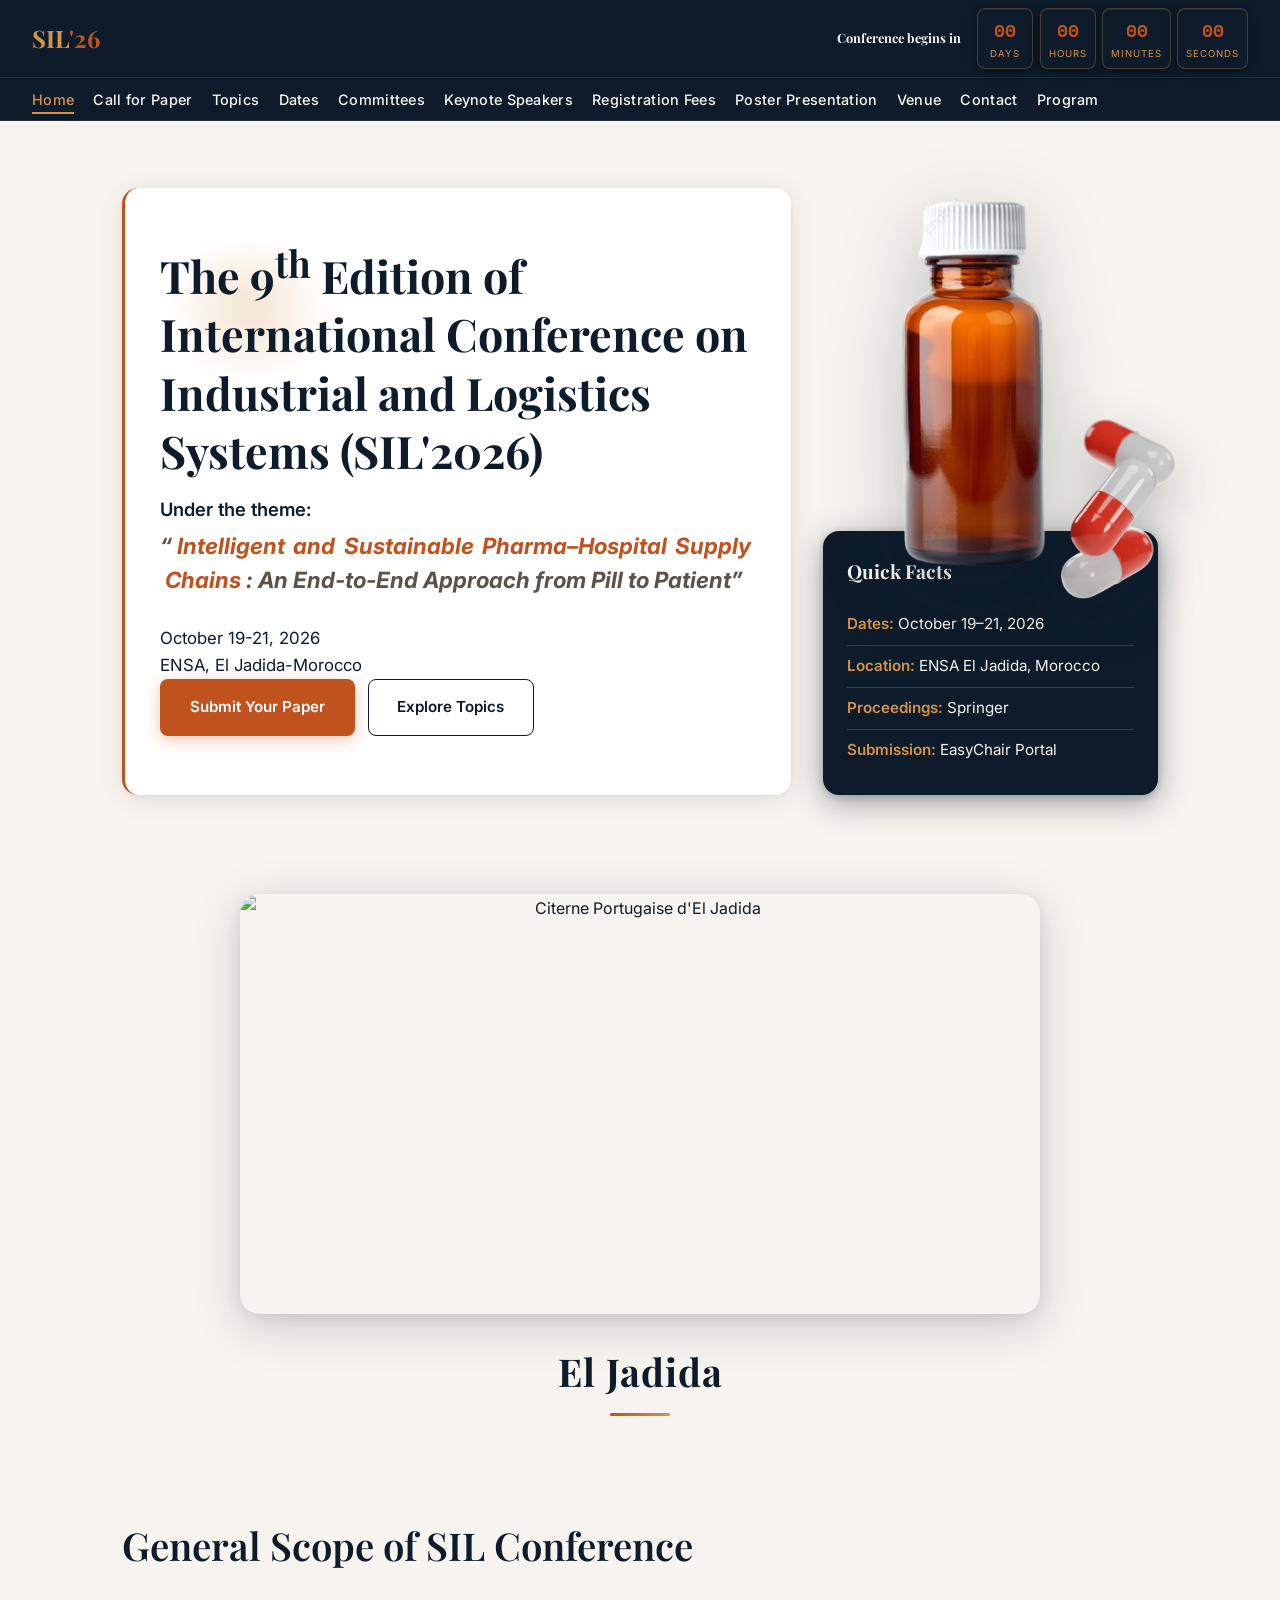
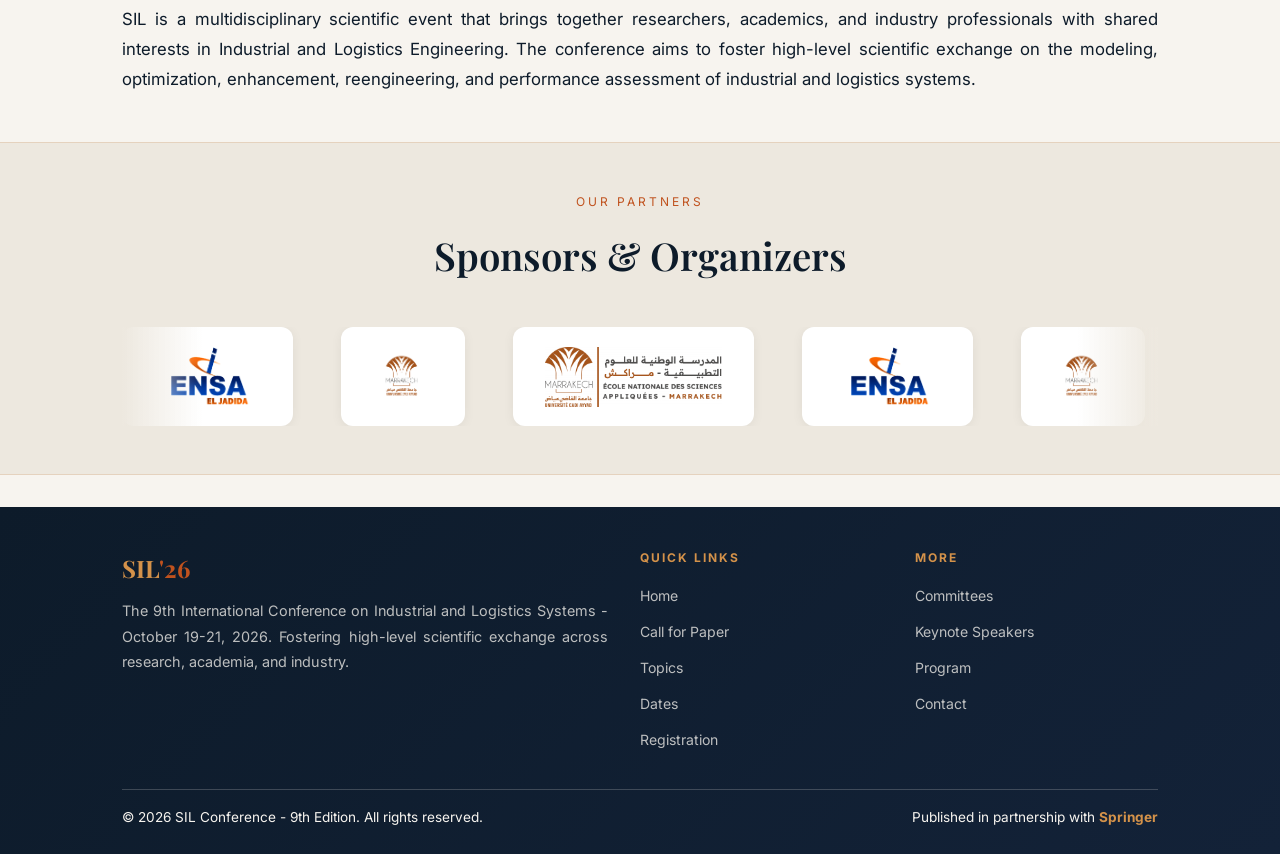
==== commit 5057ad13: "style: remove text-align justify from hero title in index.html" ====
--- a/index.html
+++ b/index.html
@@ -49,7 +49,7 @@
   <section id="hero">
     <div class="container hero-grid">
       <div class="hero-copy reveal">
-        <h1 class="hero-title hero-animate delay-2" style="font-size: clamp(2rem, 3.5vw, 3rem); line-height: 1.3;">
+        <h1 class="hero-title hero-animate delay-2" style="font-size: clamp(2rem, 3.5vw, 3rem); line-height: 1.3; text-align: left;">
           The 9<sup>th</sup> Edition of International Conference on Industrial and Logistics Systems (SIL'2026)
         </h1>
         <p class="hero-subtitle" style="font-size: 1.15rem; font-weight: 600; margin-top: 0.5rem;">Under the theme:</p>
--- a/styles.css
+++ b/styles.css
@@ -323,6 +323,13 @@
   background: linear-gradient(135deg, var(--accent), var(--accent-warm));
   display: flex; align-items: center; justify-content: center;
   font-family: var(--font-display); font-size: 1.6rem; color: #fff; font-weight: 700;
+  overflow: hidden;
+}
+.member-avatar img {
+  width: 100%;
+  height: 100%;
+  object-fit: cover;
+  border-radius: 50%;
 }
 .member-name { font-weight: 600; font-size: 1rem; margin-bottom: 0.2rem; }
 .member-role { font-size: 0.85rem; color: var(--text-secondary); }
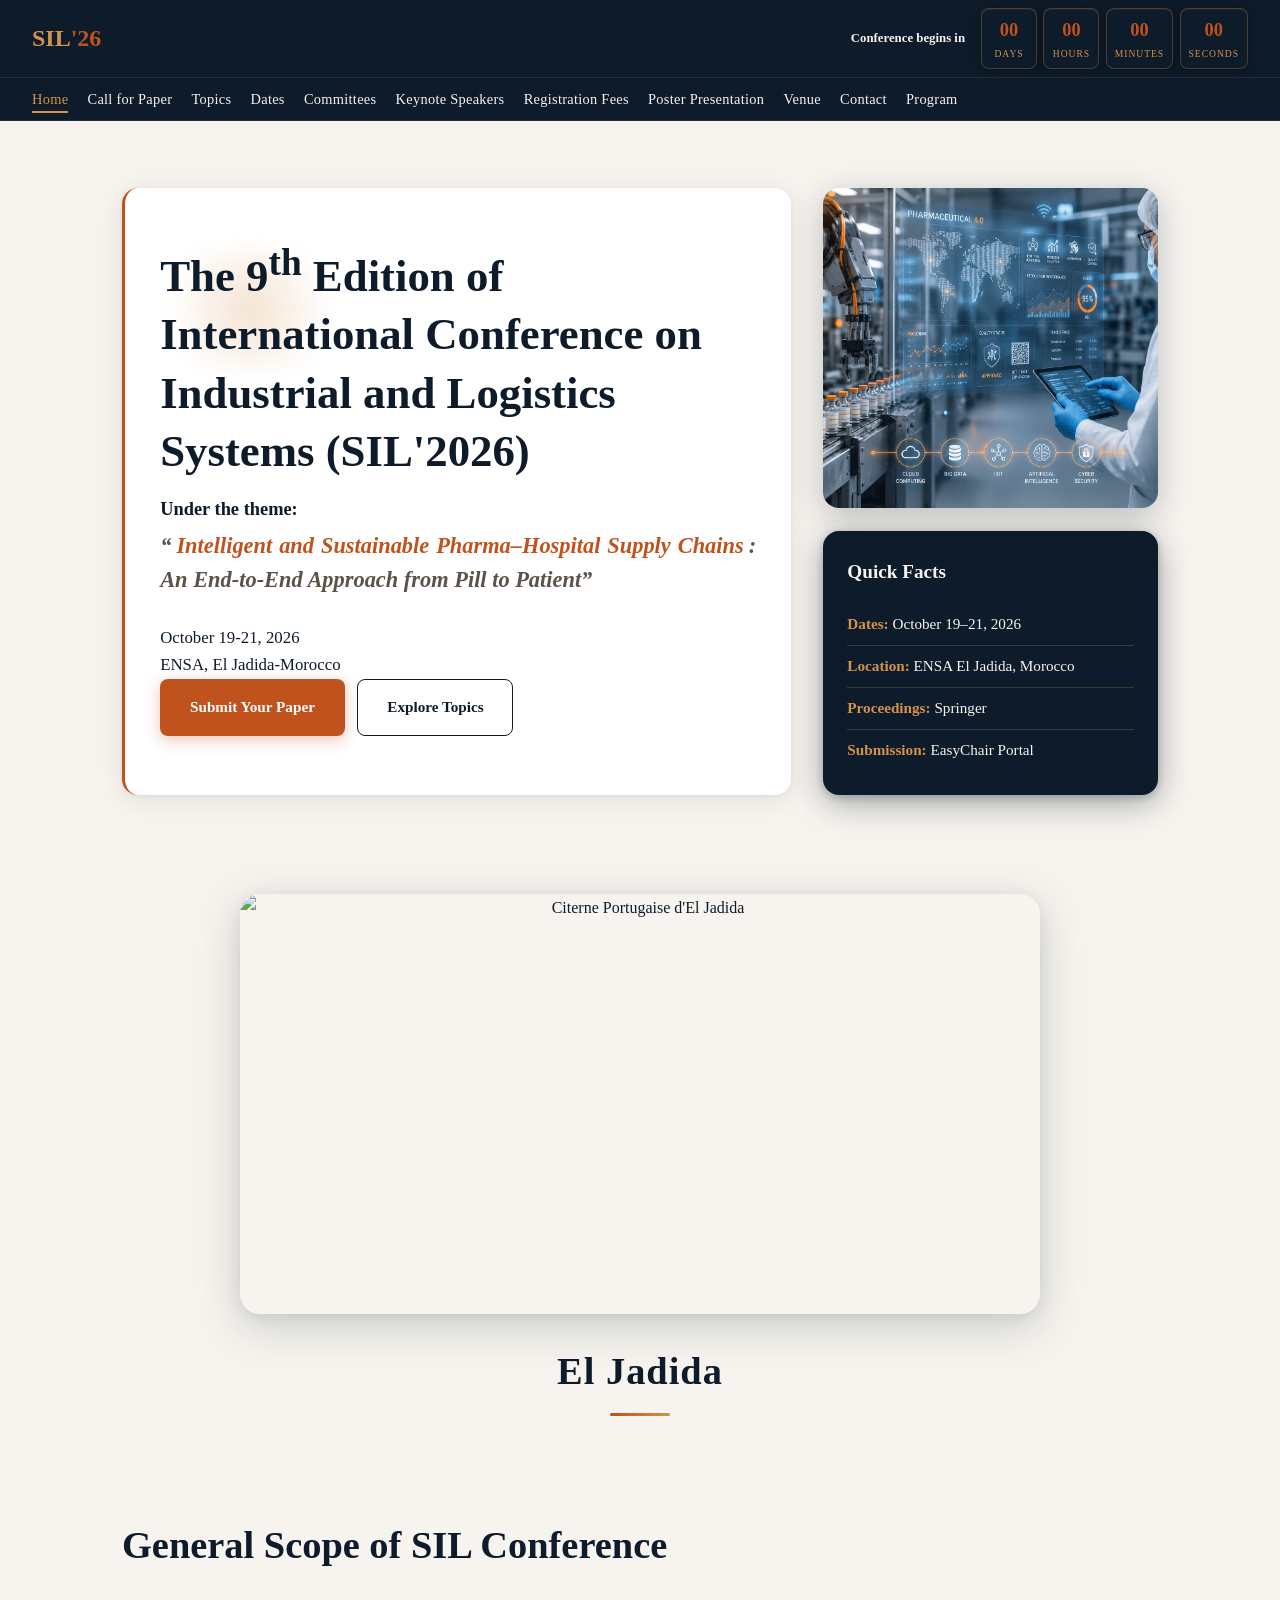
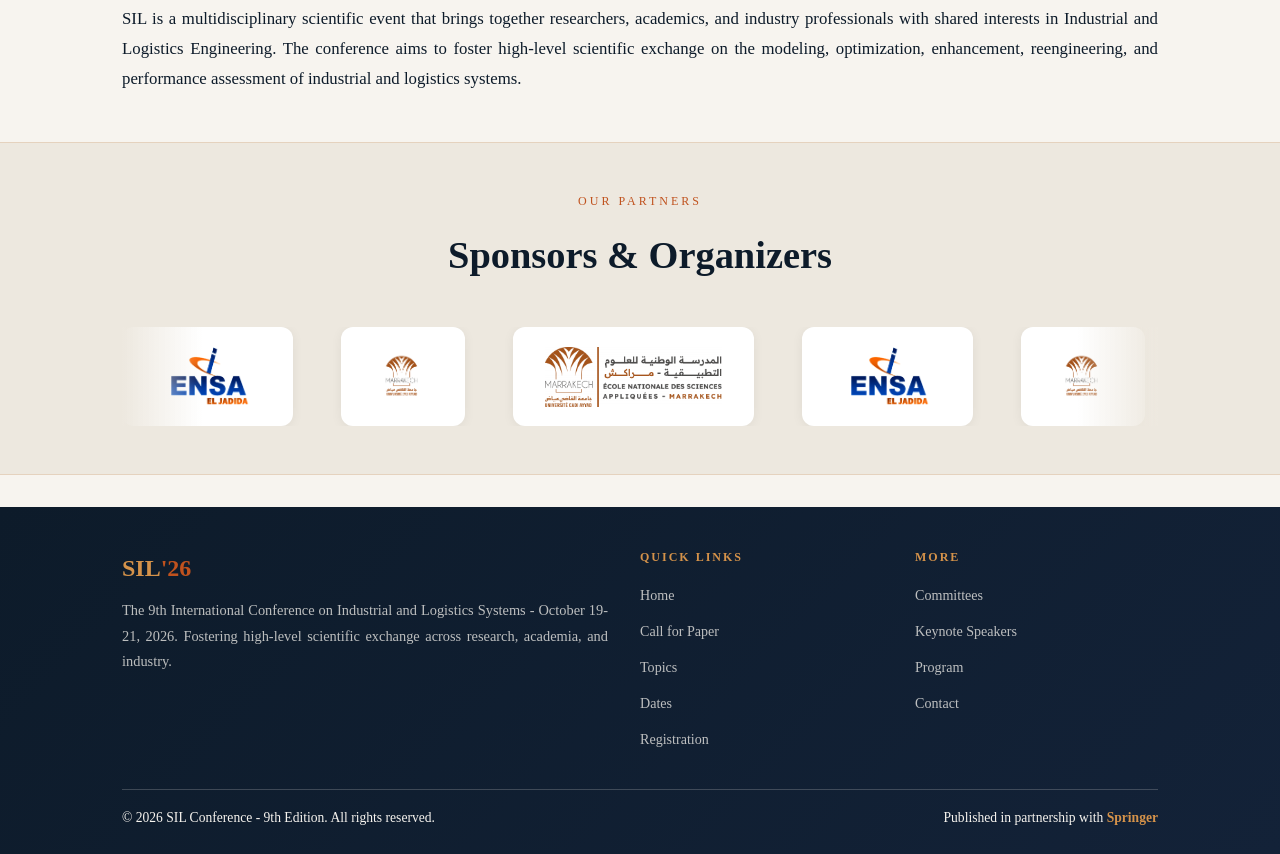
==== commit 4f709756: "feat: replace bottle/pill illustrations with industry.jpeg & update registration fees and details" ====
--- a/index.html
+++ b/index.html
@@ -68,11 +68,7 @@
       </div>
       <div class="hero-side" style="position: relative;">
         <div class="hero-visual-wrap hero-photo">
-          <div class="hero-visual" aria-hidden="true"></div>
-          <div class="floating-illustration" aria-hidden="true">
-            <img class="floating-bottle" src="flacon.png" alt="Flacon en verre ambré" />
-            <img class="floating-pill" src="pillule.png" alt="Pilules" />
-          </div>
+          <img src="industry.jpeg" alt="Industrial and Logistics Systems" class="hero-industry-img" />
         </div>
         <aside class="hero-card reveal reveal-delay-2">
           <h3>Quick Facts</h3>
--- a/styles.css
+++ b/styles.css
@@ -11,9 +11,9 @@
   --text-secondary: #5C5248;
   --text-on-dark: #F7F4EF;
   --border-ghost: rgba(196, 120, 55, 0.2);
-  --font-display: 'Playfair Display', serif;
-  --font-body: 'Inter', sans-serif;
-  --font-mono: 'Space Mono', monospace;
+  --font-display: 'Times New Roman', Times, Baskerville, Georgia, serif;
+  --font-body: 'Times New Roman', Times, Baskerville, Georgia, serif;
+  --font-mono: 'Times New Roman', Times, Baskerville, Georgia, serif;
 }
 
 html { scroll-behavior: smooth; }
@@ -182,22 +182,18 @@
 
 .hero-side { display: grid; gap: 1.4rem; align-content: space-between; }
 .hero-visual-wrap { position: relative; background: transparent; }
-.hero-visual { height: 320px; }
-.floating-illustration {
-  position: absolute; right: -20px; top: -20px;
-  width: min(420px, 90vw); z-index: 3; pointer-events: none;
-  animation: floatBottle 6s ease-in-out infinite;
-}
-.floating-illustration img { display: block; height: auto; }
-.floating-bottle {
+.hero-industry-img {
   width: 100%;
-  filter: drop-shadow(0 24px 38px rgba(13,27,42,0.25));
-  transition: transform 0.35s ease;
-}
-.floating-pill {
-  position: absolute; width: 160px; right: -20px; top: 56%;
-  filter: drop-shadow(0 18px 26px rgba(13,27,42,0.25));
-  animation: floatPill 5s ease-in-out infinite; transition: transform 0.35s ease;
+  height: 320px;
+  object-fit: cover;
+  border-radius: 16px;
+  box-shadow: 0 8px 32px rgba(13,27,42,0.25);
+  display: block;
+  transition: transform 0.3s ease;
+}
+.hero-industry-img:hover {
+  transform: translateY(-4px);
+  box-shadow: 0 12px 40px rgba(13,27,42,0.35);
 }
 .hero-card {
   background: var(--primary-dark); border-radius: 16px; padding: 1.5rem;
@@ -500,8 +496,7 @@
 /* ── RESPONSIVE ── */
 @media (max-width: 900px) {
   .hero-grid { grid-template-columns: 1fr; }
-  .hero-visual { height: 260px; }
-  .floating-illustration { position: relative; right: auto; top: auto; margin: 0 auto; }
+  .hero-industry-img { height: 260px; }
   .topics-grid, .speakers-grid, .contact-grid { grid-template-columns: 1fr; }
 }
 @media (max-width: 768px) {
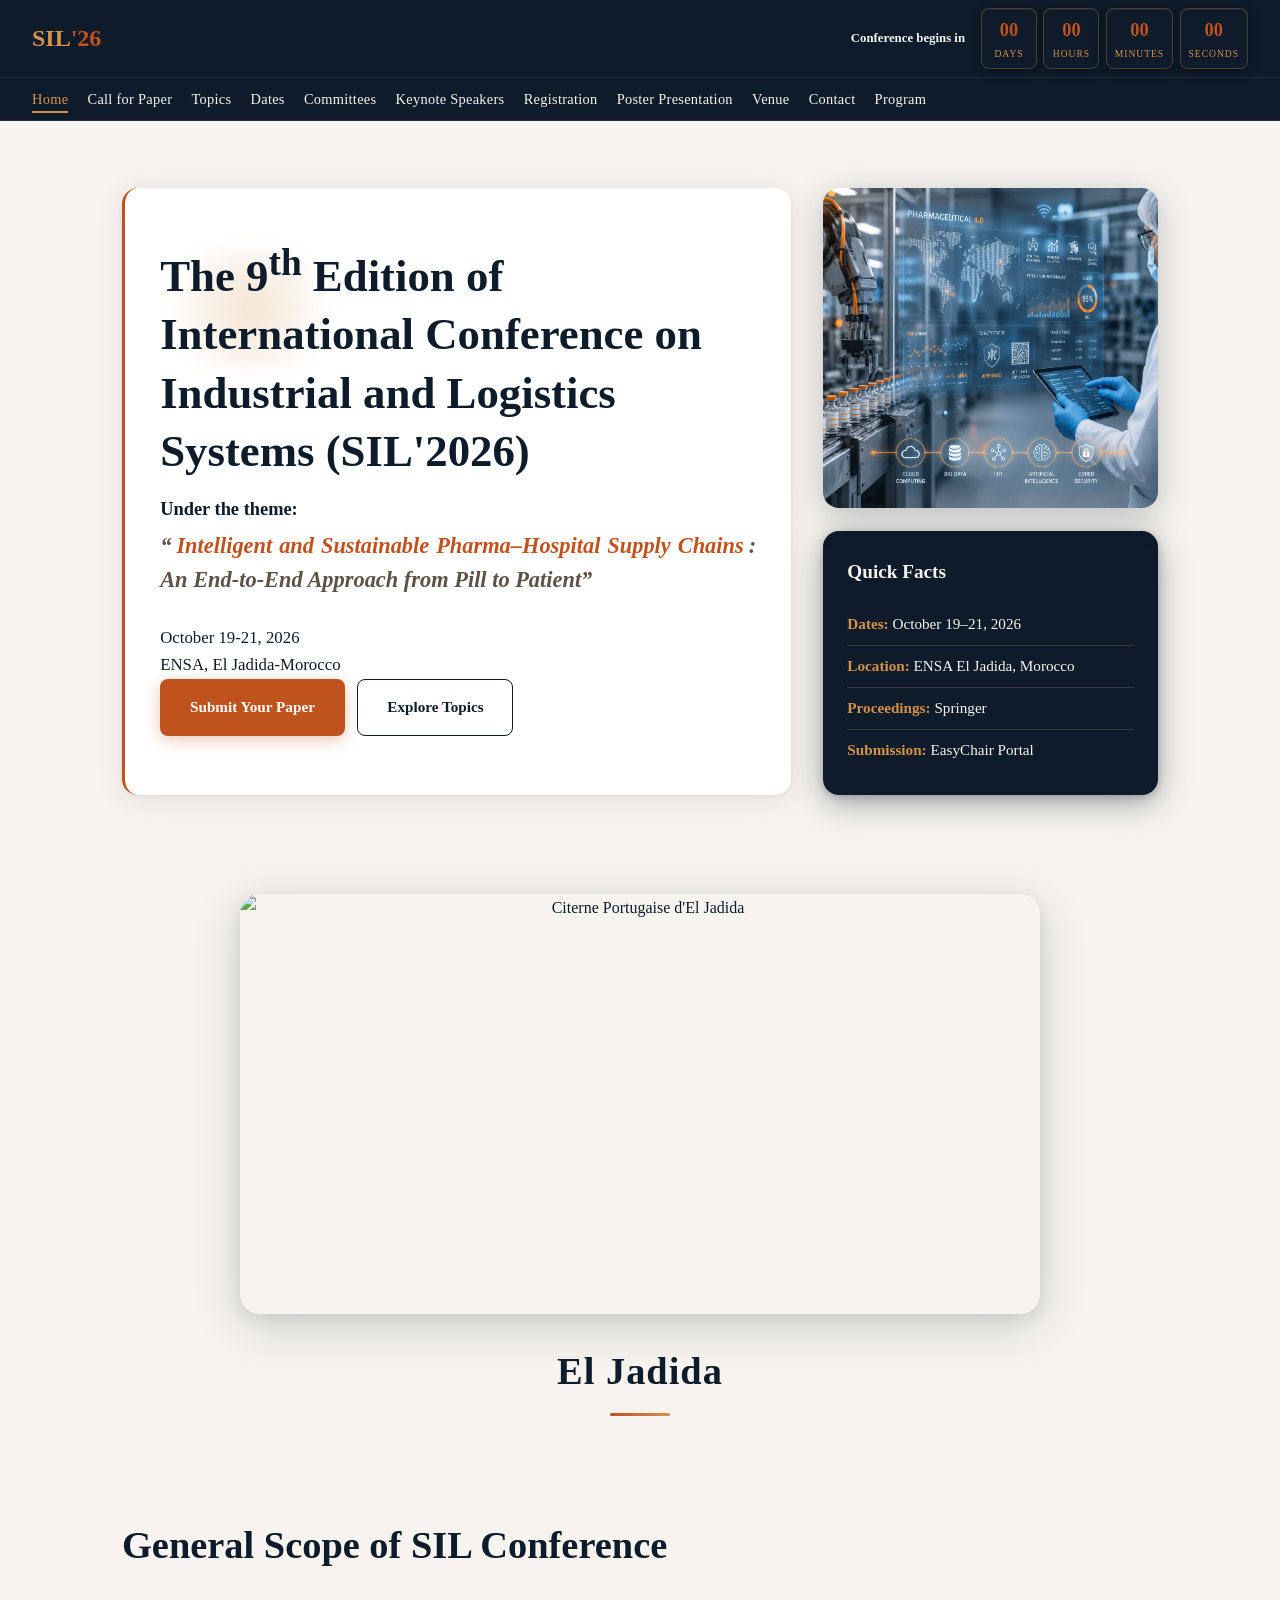
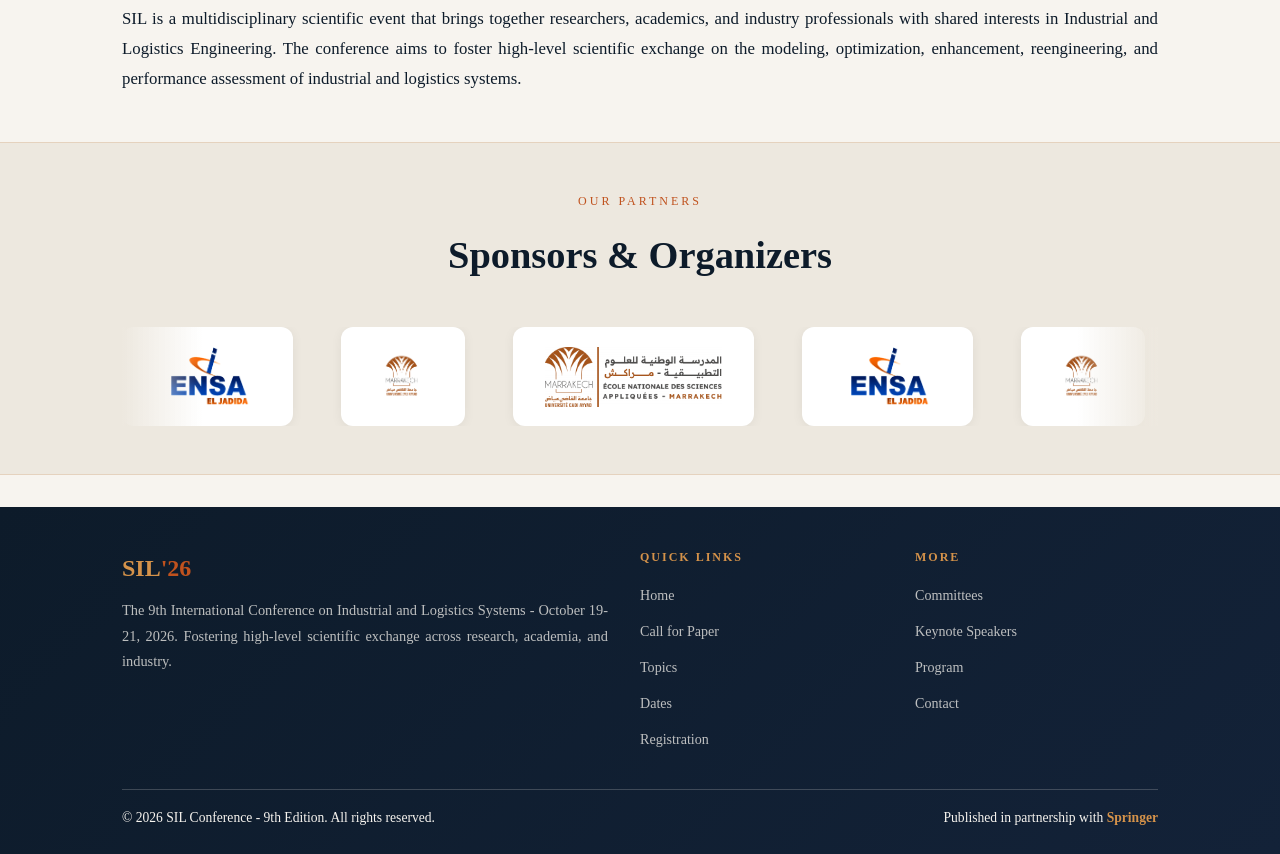
==== commit 14a934a9: "style: rename Registration Fees to Registration in navigation & update form link" ====
--- a/index.html
+++ b/index.html
@@ -36,7 +36,7 @@
         <li><a href="dates.html">Dates</a></li>
         <li><a href="committees.html">Committees</a></li>
         <li><a href="keynote-speakers.html">Keynote Speakers</a></li>
-        <li><a href="registration.html">Registration Fees</a></li>
+        <li><a href="registration.html">Registration</a></li>
         <li><a href="poster.html">Poster Presentation</a></li>
         <li><a href="venue.html">Venue</a></li>
         <li><a href="contact.html">Contact</a></li>
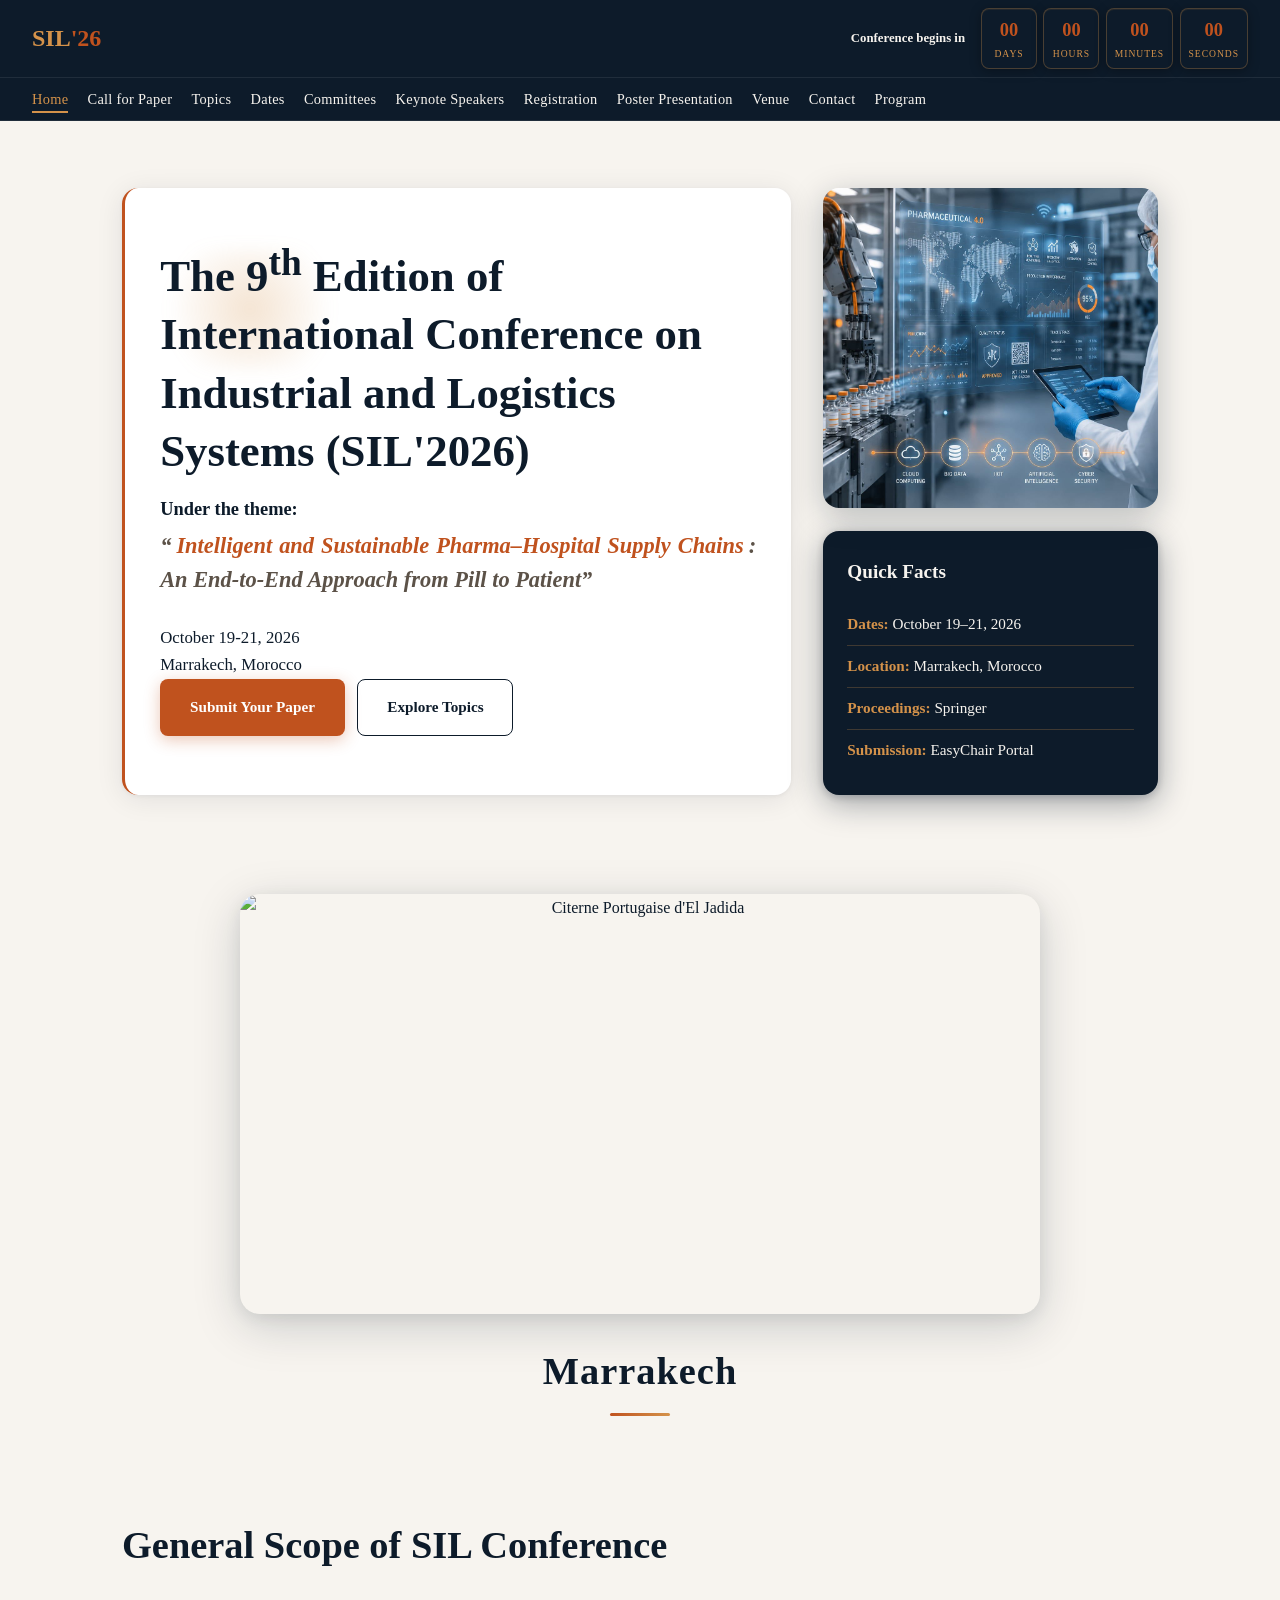
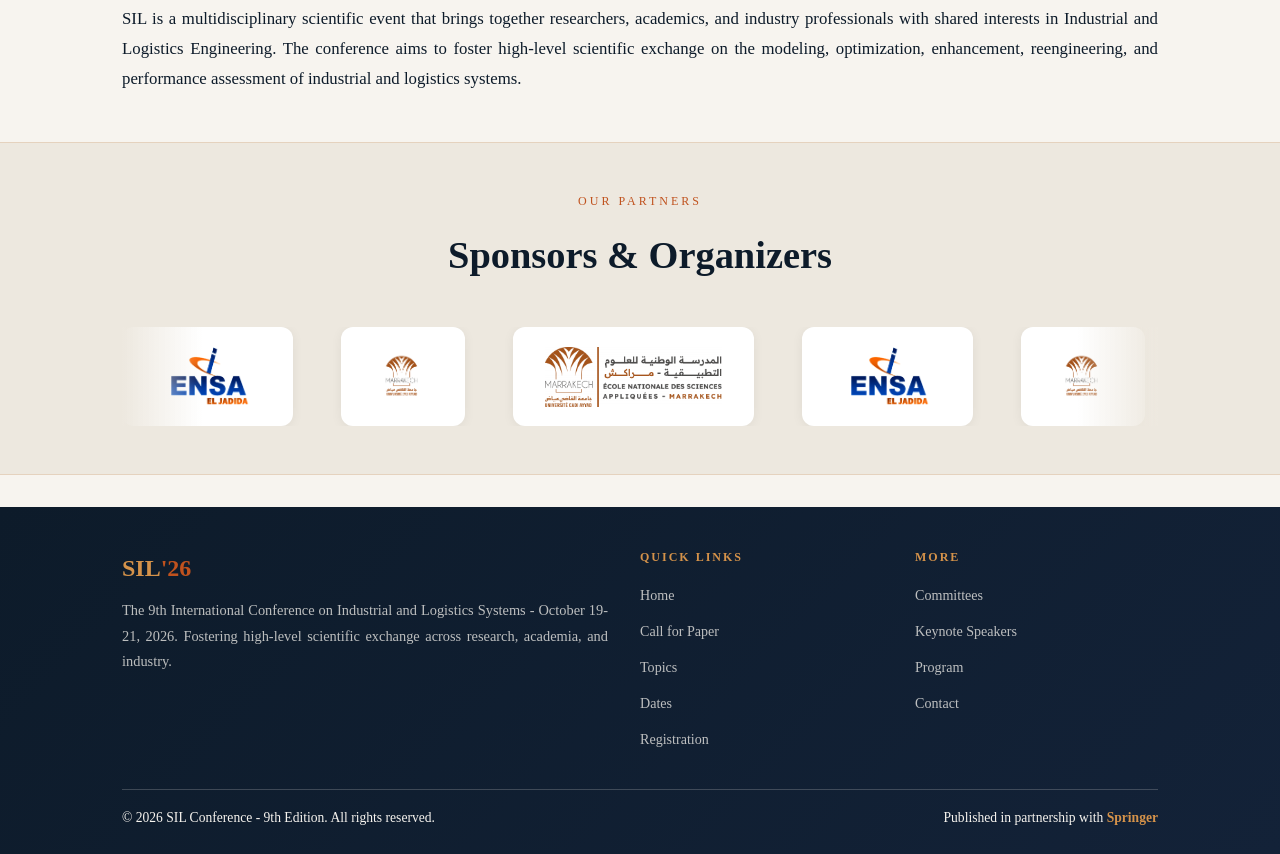
==== commit b69f0f52: "Update conference venue from El Jadida to Marrakech, new General Chair Pr. Dahbi Samya, registration" ====
--- a/index.html
+++ b/index.html
@@ -58,7 +58,7 @@
         </p>
         <p class="hero-details" style="font-size: 1.05rem; margin-top: 0.75rem; line-height: 1.6;">
           October 19-21, 2026<br>
-          ENSA, El Jadida-Morocco
+          Marrakech, Morocco
         </p>
         <div class="hero-actions">
           <a href="https://easychair.org/" target="_blank" rel="noopener noreferrer" class="btn-primary">Submit Your
@@ -74,7 +74,7 @@
           <h3>Quick Facts</h3>
           <ul>
             <li><strong>Dates:</strong> October 19–21, 2026</li>
-            <li><strong>Location:</strong> ENSA El Jadida, Morocco</li>
+            <li><strong>Location:</strong> Marrakech, Morocco</li>
             <li><strong>Proceedings:</strong> Springer</li>
             <li><strong>Submission:</strong> EasyChair Portal</li>
           </ul>
@@ -89,7 +89,7 @@
       <div class="venue-image-wrap">
         <img src="Citerne_portugaise_d'el_jadida.jpg" alt="Citerne Portugaise d'El Jadida" class="venue-hero-img" />
       </div>
-      <h2 class="venue-location-title">El Jadida</h2>
+      <h2 class="venue-location-title">Marrakech</h2>
     </div>
   </section>
 
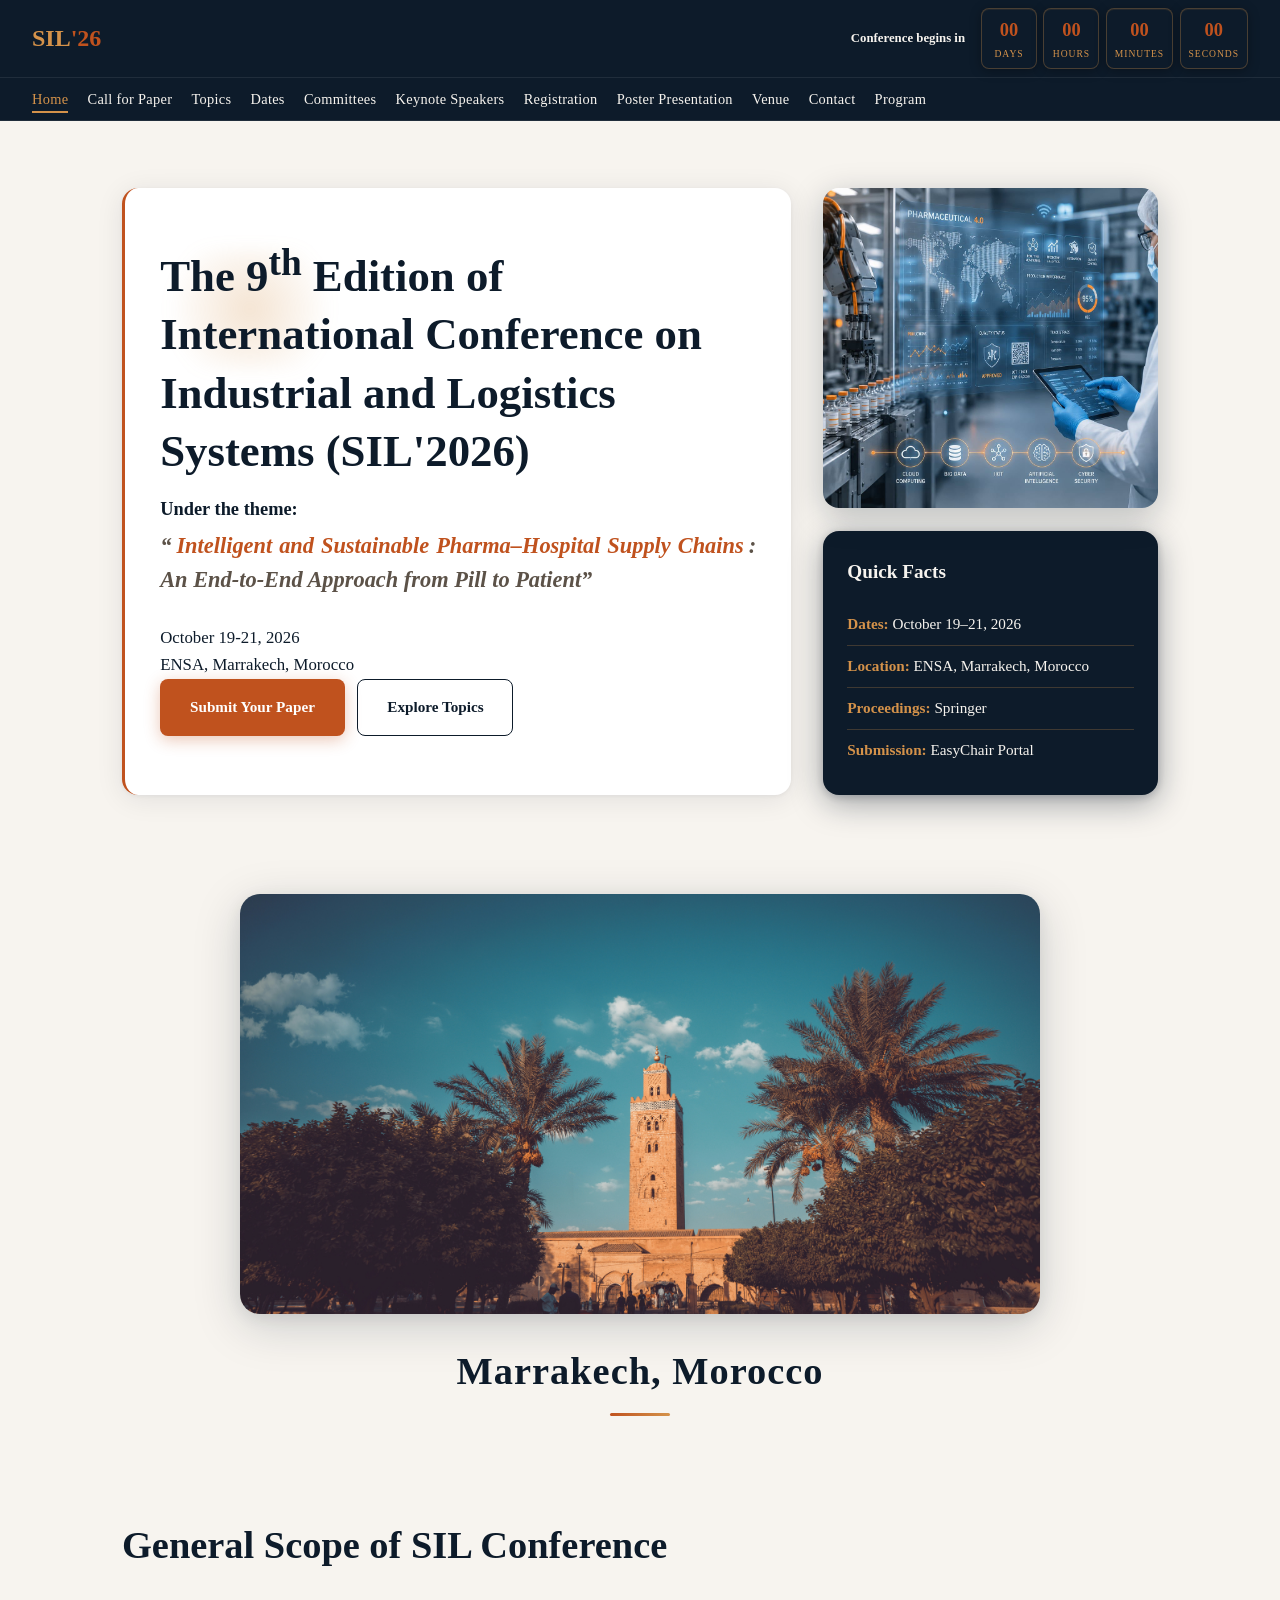
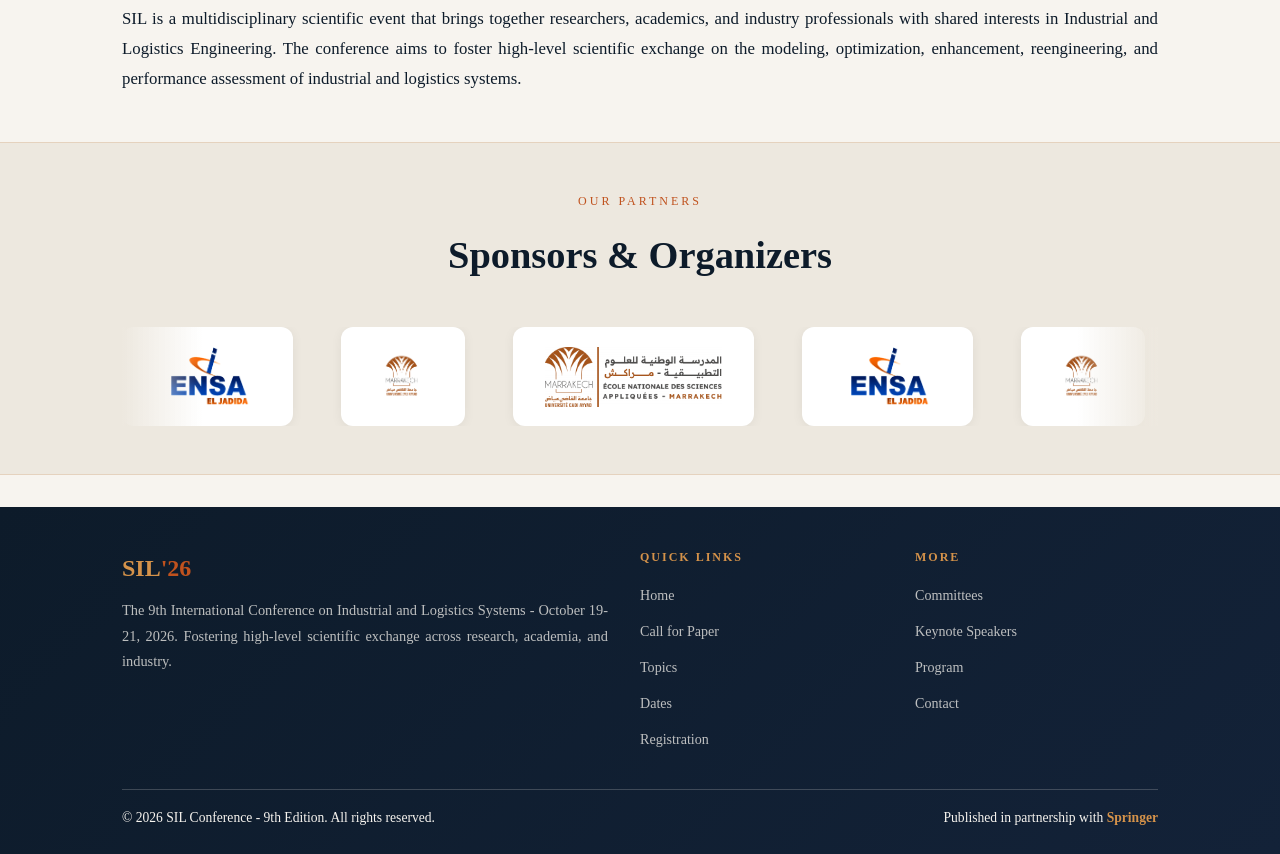
==== commit 52ce1312: "Update registration fees, payment details, venue and conference assets" ====
--- a/index.html
+++ b/index.html
@@ -49,16 +49,19 @@
   <section id="hero">
     <div class="container hero-grid">
       <div class="hero-copy reveal">
-        <h1 class="hero-title hero-animate delay-2" style="font-size: clamp(2rem, 3.5vw, 3rem); line-height: 1.3; text-align: left;">
+        <h1 class="hero-title hero-animate delay-2"
+          style="font-size: clamp(2rem, 3.5vw, 3rem); line-height: 1.3; text-align: left;">
           The 9<sup>th</sup> Edition of International Conference on Industrial and Logistics Systems (SIL'2026)
         </h1>
         <p class="hero-subtitle" style="font-size: 1.15rem; font-weight: 600; margin-top: 0.5rem;">Under the theme:</p>
-        <p class="hero-theme" style="font-size: clamp(1.1rem, 2vw, 1.4rem); font-style: italic; line-height: 1.5; margin-top: 0.25rem;">
-          <strong>&ldquo;<span class="year-2026" style="color: var(--accent);">Intelligent and Sustainable Pharma–Hospital Supply Chains</span>: An End-to-End Approach from Pill to Patient&rdquo;</strong>
+        <p class="hero-theme"
+          style="font-size: clamp(1.1rem, 2vw, 1.4rem); font-style: italic; line-height: 1.5; margin-top: 0.25rem;">
+          <strong>&ldquo;<span class="year-2026" style="color: var(--accent);">Intelligent and Sustainable
+              Pharma–Hospital Supply Chains</span>: An End-to-End Approach from Pill to Patient&rdquo;</strong>
         </p>
         <p class="hero-details" style="font-size: 1.05rem; margin-top: 0.75rem; line-height: 1.6;">
           October 19-21, 2026<br>
-          Marrakech, Morocco
+          ENSA, Marrakech, Morocco
         </p>
         <div class="hero-actions">
           <a href="https://easychair.org/" target="_blank" rel="noopener noreferrer" class="btn-primary">Submit Your
@@ -74,7 +77,7 @@
           <h3>Quick Facts</h3>
           <ul>
             <li><strong>Dates:</strong> October 19–21, 2026</li>
-            <li><strong>Location:</strong> Marrakech, Morocco</li>
+            <li><strong>Location:</strong> ENSA, Marrakech, Morocco</li>
             <li><strong>Proceedings:</strong> Springer</li>
             <li><strong>Submission:</strong> EasyChair Portal</li>
           </ul>
@@ -87,9 +90,9 @@
   <section id="venue-preview">
     <div class="container" style="text-align: center;">
       <div class="venue-image-wrap">
-        <img src="Citerne_portugaise_d'el_jadida.jpg" alt="Citerne Portugaise d'El Jadida" class="venue-hero-img" />
+        <img src="Marrakech.jpg" alt="Ensa, Marrakech, Morocco" class="venue-hero-img" />
       </div>
-      <h2 class="venue-location-title">Marrakech</h2>
+      <h2 class="venue-location-title">Marrakech, Morocco</h2>
     </div>
   </section>
 
@@ -98,7 +101,10 @@
     <div class="container">
       <h2 class="section-title" style="text-align:left; margin-bottom:1.5rem;">General Scope of SIL Conference</h2>
       <p style="font-size: 1.05rem; line-height: 1.8;">
-        SIL is a multidisciplinary scientific event that brings together researchers, academics, and industry professionals with shared interests in Industrial and Logistics Engineering. The conference aims to foster high-level scientific exchange on the modeling, optimization, enhancement, reengineering, and performance assessment of industrial and logistics systems.
+        SIL is a multidisciplinary scientific event that brings together researchers, academics, and industry
+        professionals with shared interests in Industrial and Logistics Engineering. The conference aims to foster
+        high-level scientific exchange on the modeling, optimization, enhancement, reengineering, and performance
+        assessment of industrial and logistics systems.
       </p>
     </div>
   </section>
